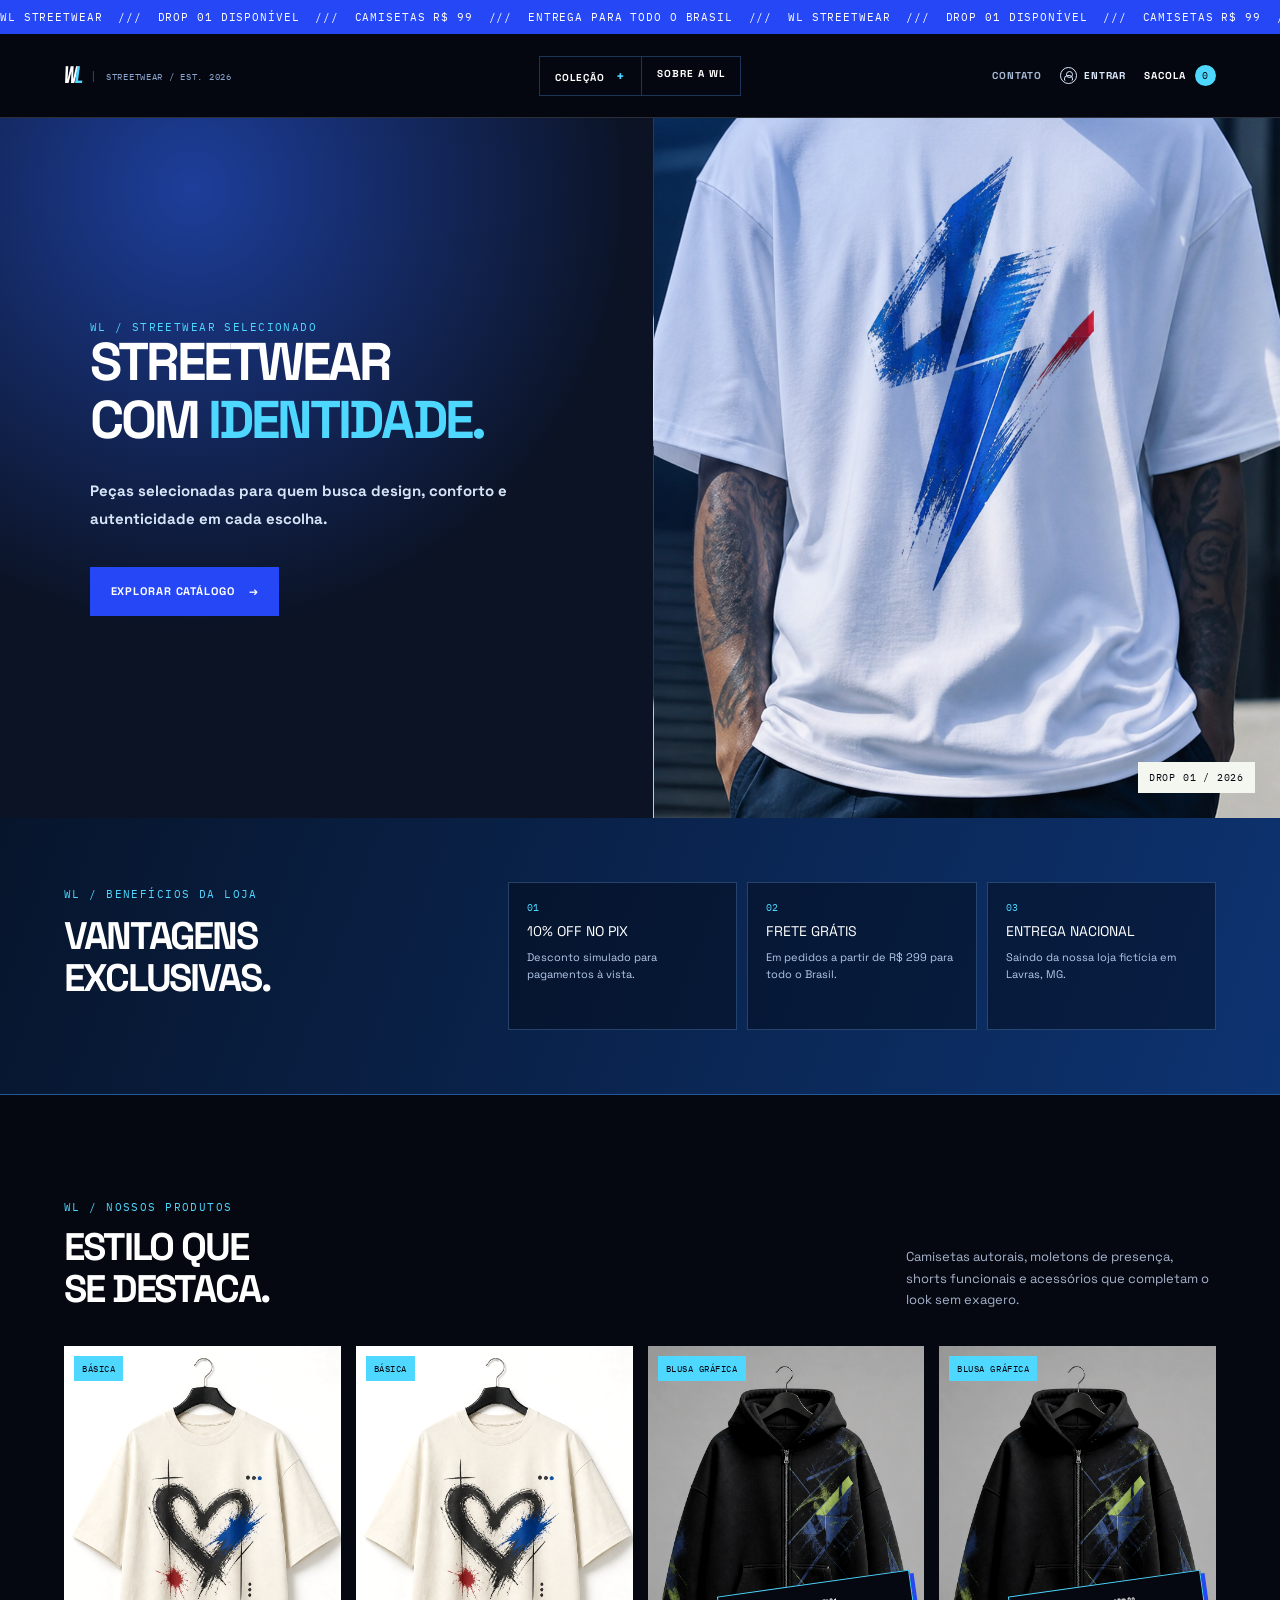
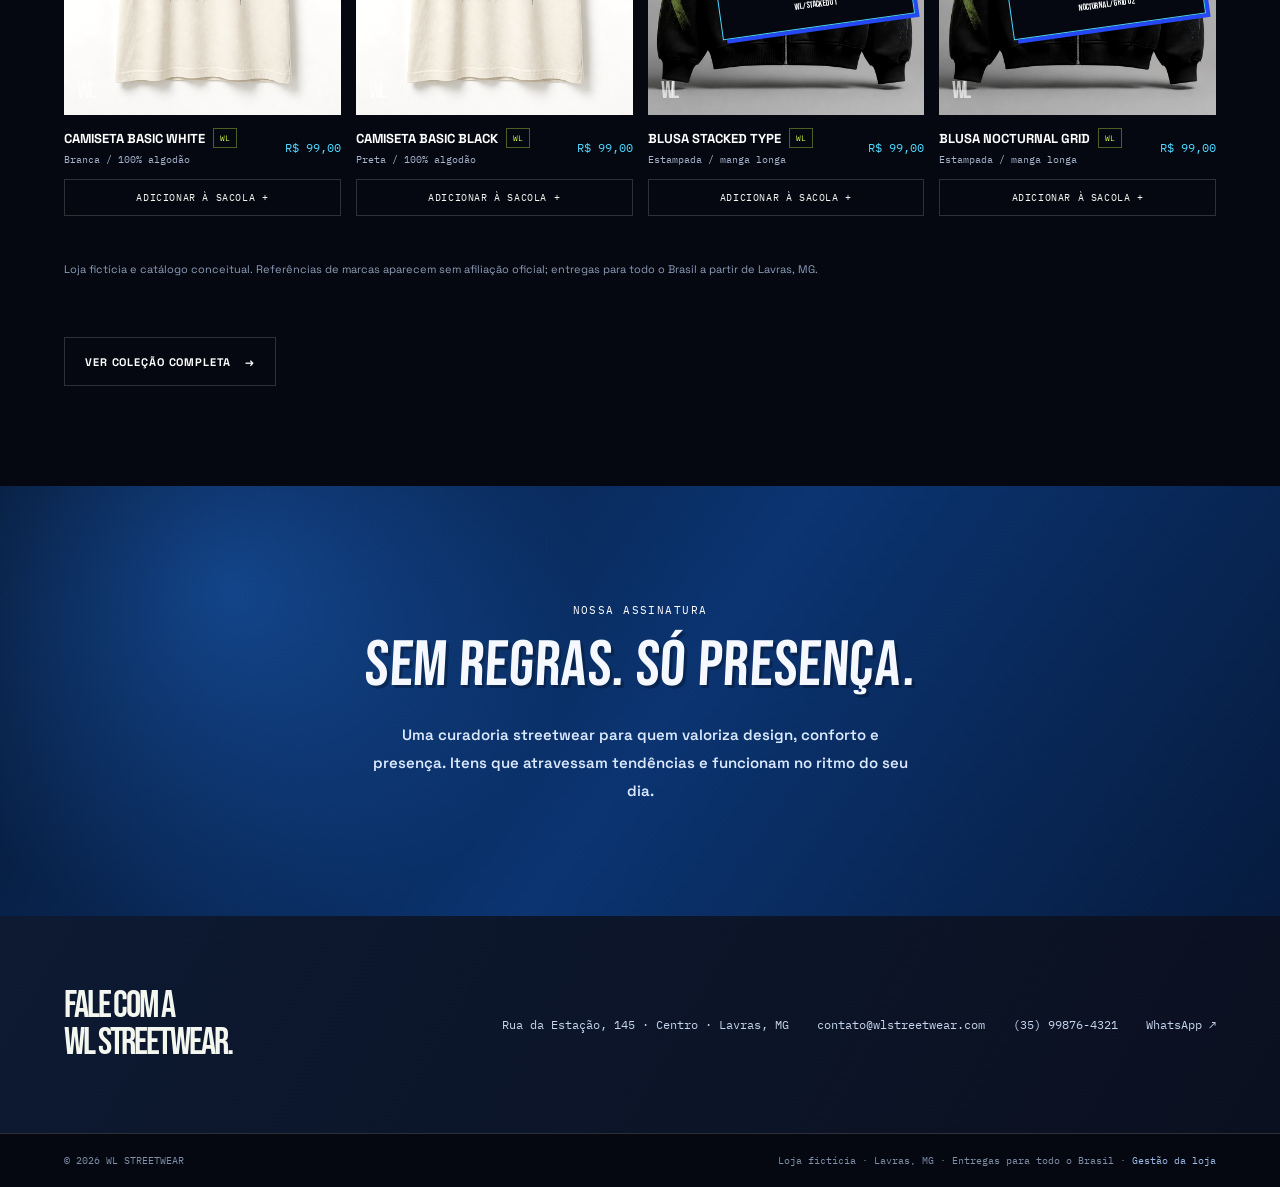
==== index.html @ 4a14760a "Publica loja WL Streetwear" ====
<!doctype html>
<html lang="pt-BR">
<head>
  <meta charset="UTF-8">
  <meta name="viewport" content="width=device-width, initial-scale=1.0">
  <meta name="theme-color" content="#05070e">
  <title>WL Streetwear — Drop 01</title>
  <link rel="preconnect" href="https://fonts.googleapis.com">
  <link rel="preconnect" href="https://fonts.gstatic.com" crossorigin>
  <link href="https://fonts.googleapis.com/css2?family=Bebas+Neue&family=IBM+Plex+Mono:wght@400;500;600&family=Space+Grotesk:wght@400;500;600;700&display=swap" rel="stylesheet">
  <link rel="stylesheet" href="assets/styles.css?v=20260810o">
</head>
<body>
  <div class="ticker" aria-hidden="true"><div class="ticker-track">WL STREETWEAR &nbsp;///&nbsp; DROP 01 DISPONÍVEL &nbsp;///&nbsp; CAMISETAS R$ 99 &nbsp;///&nbsp; ENTREGA PARA TODO O BRASIL &nbsp;///&nbsp; WL STREETWEAR &nbsp;///&nbsp; DROP 01 DISPONÍVEL &nbsp;///&nbsp; CAMISETAS R$ 99 &nbsp;///&nbsp; ENTREGA PARA TODO O BRASIL &nbsp;///&nbsp;</div></div>
  <nav class="editorial-nav">
    <a class="logo" href="index.html" aria-label="WL Streetwear">W<span>L</span><small>STREETWEAR / EST. 2026</small></a>
    <div class="nav-links"><div class="collection-menu"><button class="collection-toggle" type="button" data-collection-toggle aria-expanded="false">Coleção <span>+</span></button><div class="collection-dropdown"><a href="colecao.html">Ver coleção</a><a href="colecao.html?categoria=camisetas">Camisetas</a><a href="colecao.html?categoria=blusas">Moletons</a><a href="colecao.html?categoria=shorts">Shorts</a><a href="colecao.html?categoria=bones">Bonés</a><a href="colecao.html?categoria=oculos">Óculos</a></div></div><a href="#manifesto">Sobre a WL</a></div>
    <div class="nav-actions"><a class="nav-contact" href="#contato">Contato</a><button class="account-trigger" type="button" data-open-account aria-label="Entrar na sua conta"><span class="account-symbol" aria-hidden="true"></span><span data-account-label>Entrar</span></button><button class="cart-trigger" type="button" data-open-cart>Sacola <span id="cartCount">0</span></button></div>
  </nav>
  <main>
    <section class="hero">
      <div class="hero-copy"><span class="label">WL / streetwear selecionado</span><h1>Streetwear<br>com <em>identidade.</em></h1><p>Peças selecionadas para quem busca design, conforto e autenticidade em cada escolha.</p><a class="button" href="colecao.html">Explorar catálogo <span>→</span></a></div>
      <div class="hero-visual" role="img" aria-label="Camiseta streetwear em destaque"></div>
    </section>
    <section class="promo-section" aria-labelledby="promocoes"><div><span class="label">WL / benefícios da loja</span><h2 id="promocoes">Vantagens<br>exclusivas.</h2></div><div class="promo-grid"><article><span>01</span><strong>10% OFF no PIX</strong><p>Desconto simulado para pagamentos à vista.</p></article><article><span>02</span><strong>Frete grátis</strong><p>Em pedidos a partir de R$ 299 para todo o Brasil.</p></article><article><span>03</span><strong>Entrega nacional</strong><p>Saindo da nossa loja fictícia em Lavras, MG.</p></article></div></section>
    <section class="section">
      <div class="section-heading"><div><span class="label">WL / nossos produtos</span><h2>Estilo que<br>se destaca.</h2></div><p class="section-copy">Camisetas autorais, moletons de presença, shorts funcionais e acessórios que completam o look sem exagero.</p></div>
      <div class="product-grid" data-product-grid data-limit="8"></div>
      <p class="catalog-disclaimer">Loja fictícia e catálogo conceitual. Referências de marcas aparecem sem afiliação oficial; entregas para todo o Brasil a partir de Lavras, MG.</p>
      <a class="button outline section-link" href="colecao.html">Ver coleção completa <span>→</span></a>
    </section>
    <section class="statement" id="manifesto"><div class="statement-inner"><span class="label" style="color:white">Nossa assinatura</span><h2>Sem regras. Só presença.</h2><p>Uma curadoria streetwear para quem valoriza design, conforto e presença. Itens que atravessam tendências e funcionam no ritmo do seu dia.</p></div></section>
    <section class="contact" id="contato"><h3>Fale com a<br>WL Streetwear.</h3><div class="contact-details"><span>Rua da Estação, 145 · Centro · Lavras, MG</span><a href="mailto:contato@wlstreetwear.com">contato@wlstreetwear.com</a><a href="tel:+5535998764321">(35) 99876-4321</a><a href="https://wa.me/5535998764321" target="_blank" rel="noopener">WhatsApp ↗</a></div></section>
  </main>
  <footer><span>© 2026 WL STREETWEAR</span><span>Loja fictícia · Lavras, MG · Entregas para todo o Brasil · <a href="admin.html">Gestão da loja</a></span></footer>

  <section class="drawer" id="cartDrawer" aria-hidden="true"><div class="backdrop" data-close-cart></div><aside class="cart-panel" role="dialog" aria-modal="true" aria-label="Sua sacola"><div class="panel-heading"><h3>Sua sacola</h3><button class="icon-button" type="button" data-close-cart aria-label="Fechar sacola">×</button></div><div class="cart-items" data-cart-items><p class="empty-cart">Sua sacola está vazia.</p></div><div class="cart-total"><span>Total</span><strong data-cart-total>R$ 0,00</strong></div><button class="button" type="button" data-open-checkout>Ir para checkout <span>→</span></button></aside></section>
  <section class="checkout-modal" id="checkoutModal" aria-hidden="true"><div class="backdrop" data-close-checkout></div><div class="checkout-box" role="dialog" aria-modal="true" aria-label="Checkout"><div class="panel-heading"><h3>Checkout</h3><button class="icon-button" type="button" data-close-checkout aria-label="Fechar checkout">×</button></div><div class="checkout-summary" id="checkoutSummary">Seu pedido aparecerá aqui.</div><form id="checkoutForm"><div class="form-grid"><div class="field full"><label for="name">Nome completo</label><input id="name" required placeholder="Seu nome"></div><div class="field full"><label for="email">E-mail</label><input id="email" type="email" required placeholder="voce@email.com"></div><div class="field full"><label for="address">Endereço de entrega</label><input id="address" required placeholder="Rua, número e bairro"></div><div class="field"><label for="city">Cidade</label><input id="city" required placeholder="São Paulo"></div><div class="field"><label for="zip">CEP</label><input id="zip" required inputmode="numeric" placeholder="00000-000"></div></div><p class="payment-title">Forma de pagamento</p><div class="payment-options"><label class="payment-option"><input type="radio" name="payment" value="Pix" checked>PIX (simulado)</label><label class="payment-option"><input type="radio" name="payment" value="Cartão">Cartão (simulado)</label></div><div class="checkout-actions"><button class="button" type="submit">Pagar agora <span>→</span></button><button class="button outline" type="button" data-send-whatsapp>WhatsApp ↗</button></div><p class="checkout-note">Checkout de demonstração: nenhum pagamento é processado. O botão WhatsApp abre uma mensagem com seu pedido para o número fictício da loja.</p></form></div></section>
  <script src="assets/shop.js?v=20260810k"></script>
</body>
</html>
---- assets/styles.css ----
:root {
  --black: #050811;
  --night: #0b1325;
  --blue: #2547f5;
  --electric: #4ed8ff;
  --acid: #d5ff47;
  --paper: #f4f7f0;
  --muted: #a6b4cc;
  --surface: #101d34;
  --line: rgba(255, 255, 255, .16);
  --font-display: "Bebas Neue", Impact, sans-serif;
  --font-body: "Space Grotesk", Arial, sans-serif;
  --font-mono: "IBM Plex Mono", monospace;
}

* { box-sizing: border-box; }
html { scroll-behavior: smooth; }
body { min-width: 320px; margin: 0; background: var(--black); color: var(--paper); font-family: var(--font-body); }
body.modal-open { overflow: hidden; }
button, input { font: inherit; }
a { color: inherit; }

.ticker { overflow: hidden; background: var(--blue); color: white; white-space: nowrap; font: 11px var(--font-mono); letter-spacing: .08em; padding: 10px 0; }
.ticker-track { display: inline-block; animation: ticker 22s linear infinite; }
@keyframes ticker { to { transform: translateX(-50%); } }

nav { height: 84px; padding: 0 clamp(20px, 5vw, 78px); display: grid; grid-template-columns: 1fr auto 1fr; align-items: center; border-bottom: 1px solid var(--line); background: rgba(5, 8, 17, .92); position: sticky; top: 0; z-index: 10; backdrop-filter: blur(12px); }
.logo { display: inline-flex; align-items: center; width: fit-content; color: white; font: 24px/1 var(--font-display); letter-spacing: -.08em; text-decoration: none; transform: skew(-8deg); }
.logo span { color: var(--electric); }
.logo small { margin-left: 12px; padding-left: 12px; color: #8ca7cf; border-left: 1px solid #29446f; font: 9px var(--font-mono); letter-spacing: .08em; transform: skew(8deg); }
.nav-links { display: flex; gap: 0; border: 1px solid #1d3558; }
.nav-links a, .cart-trigger, .nav-contact { color: white; font-size: 10px; text-transform: uppercase; letter-spacing: .1em; font-weight: 700; text-decoration: none; }
.nav-links a { padding: 10px 15px; border-right: 1px solid #1d3558; }
.nav-links a:last-child { border-right: 0; }
.nav-links a:hover, .nav-contact:hover { color: var(--electric); }
.collection-menu { position: relative; }
.collection-toggle { height: 100%; padding: 10px 15px; color: white; background: transparent; border: 0; border-right: 1px solid #1d3558; cursor: pointer; font: 10px var(--font-body); font-weight: 700; text-transform: uppercase; letter-spacing: .1em; }
.collection-toggle span { margin-left: 7px; color: var(--electric); font-size: 14px; transition: transform .2s ease; }
.collection-menu.is-open .collection-toggle { color: var(--electric); background: #0d2347; }
.collection-menu.is-open .collection-toggle span { transform: rotate(45deg); display: inline-block; }
.collection-dropdown { position: absolute; top: calc(100% + 10px); left: -1px; width: 185px; padding: 7px; display: grid; opacity: 0; pointer-events: none; transform: translateY(-6px); background: #081426; border: 1px solid #2a5e9f; box-shadow: 10px 10px 0 rgba(0, 0, 0, .22); transition: opacity .18s ease, transform .18s ease; }
.collection-menu.is-open .collection-dropdown { opacity: 1; pointer-events: auto; transform: translateY(0); }
.collection-dropdown a { padding: 11px 12px; border: 0; color: #dbe9ff; font: 10px var(--font-mono); text-transform: uppercase; letter-spacing: .07em; }
.collection-dropdown a:first-child { color: white; background: var(--blue); }
.collection-dropdown a:hover { color: white; background: #123b76; }
.nav-actions { justify-self: end; display: flex; align-items: center; gap: 18px; }
.nav-contact { color: #a8bcd7; }
.account-trigger { display: inline-flex; align-items: center; gap: 7px; padding: 0; color: #dceaff; background: transparent; border: 0; cursor: pointer; font: 10px var(--font-body); font-weight: 700; text-transform: uppercase; letter-spacing: .08em; }
.account-trigger:hover { color: var(--electric); }
.account-symbol { position: relative; width: 17px; height: 17px; display: inline-block; border: 1px solid currentColor; border-radius: 50%; }
.account-symbol::before { content: ""; position: absolute; top: 3px; left: 5px; width: 5px; height: 5px; border: 1px solid currentColor; border-radius: 50%; }
.account-symbol::after { content: ""; position: absolute; right: 3px; bottom: 2px; left: 3px; height: 5px; border: 1px solid currentColor; border-radius: 7px 7px 3px 3px; border-bottom: 0; }
.cart-trigger { padding: 0; background: transparent; border: 0; cursor: pointer; display: flex; align-items: center; gap: 9px; }
#cartCount { width: 21px; height: 21px; display: grid; place-items: center; border-radius: 50%; color: var(--black); background: var(--electric); font: 10px var(--font-mono); }

.label { color: var(--electric); font: 11px var(--font-mono); text-transform: uppercase; letter-spacing: .13em; }
h1, h2, h3, p { margin-top: 0; }
h1, h2 { color: white; font-family: var(--font-body); text-transform: uppercase; letter-spacing: -.055em; font-weight: 700; }
h1 { margin-bottom: 28px; font-size: clamp(32px, 4.15vw, 60px); line-height: 1.08; letter-spacing: -.055em; }
h2 { margin: 10px 0 0; font-size: clamp(26px, 3vw, 42px); line-height: 1.1; letter-spacing: -.055em; }
.button { min-height: 49px; width: fit-content; display: inline-flex; align-items: center; justify-content: center; gap: 14px; padding: 0 20px; color: white; background: var(--blue); border: 1px solid var(--blue); text-decoration: none; text-transform: uppercase; font-size: 11px; font-weight: 800; letter-spacing: .08em; cursor: pointer; transition: .2s ease; }
.button:hover { background: var(--electric); border-color: var(--electric); color: var(--black); transform: translateY(-2px); }
.button.outline { background: transparent; border-color: var(--line); }
.button.outline:hover { border-color: var(--electric); background: var(--electric); }

.hero { min-height: min(700px, calc(100vh - 116px)); display: grid; grid-template-columns: 1.02fr .98fr; overflow: hidden; position: relative; background: radial-gradient(circle at 15% 10%, #1d3e9a 0, transparent 35%), var(--night); }
.hero-copy { position: relative; z-index: 1; padding: clamp(64px, 10vw, 142px) clamp(23px, 7vw, 110px); display: flex; flex-direction: column; justify-content: center; }
.hero h1 em { color: var(--electric); font-style: normal; }
.hero p { max-width: 460px; margin: 0 0 34px; color: #d8e5f8; font-family: var(--font-body); font-size: 15px; font-weight: 700; line-height: 1.85; }
.hero-visual { position: relative; min-height: 440px; border-left: 1px solid var(--line); background: linear-gradient(135deg, rgba(7, 92, 255, .22), transparent 58%), url("/assets/images/hero-graphic-tee.png") center/cover; }
.hero-visual::after { content: "DROP 01 / 2026"; position: absolute; right: 25px; bottom: 25px; padding: 9px 11px; background: var(--paper); color: var(--black); font: 10px var(--font-mono); letter-spacing: .08em; }

.section { padding: 100px clamp(20px, 5vw, 78px); }
.section-heading { display: flex; justify-content: space-between; gap: 25px; align-items: flex-end; margin-bottom: 36px; }
.section-copy { max-width: 310px; margin: 0; color: var(--muted); font-size: 13px; line-height: 1.65; }
.product-grid { display: grid; grid-template-columns: repeat(4, 1fr); gap: 15px; }
.product { min-width: 0; }
.product-image { position: relative; display: block; aspect-ratio: .75; overflow: hidden; background: #132344; }
.product-image::after { content: "WL"; position: absolute; left: 13px; bottom: 10px; color: rgba(255,255,255,.65); font: 24px var(--font-display); letter-spacing: -.1em; mix-blend-mode: screen; }
.product-image img { width: 100%; height: 100%; object-fit: cover; display: block; filter: saturate(.75) contrast(1.12); transition: transform .4s ease, filter .3s ease; }
.product-short-high-tech .product-image img { object-fit: contain; padding: 20px; background: #edf0f4; }
.product:hover img { transform: scale(1.045); filter: saturate(1) contrast(1.1); }
.badge { position: absolute; z-index: 1; top: 10px; left: 10px; padding: 7px 8px; color: var(--black); background: var(--electric); font: 9px var(--font-mono); letter-spacing: .06em; }
.shirt-graphic, .garment-print { position: absolute; z-index: 2; display: grid; place-items: center; padding: 7px 9px; color: white; background: var(--black); border: 1px solid var(--electric); box-shadow: 4px 4px 0 var(--blue); font: 9px/.95 var(--font-display); text-align: center; text-transform: uppercase; letter-spacing: -.03em; transform: rotate(-8deg); }
.shirt-graphic { right: 12px; bottom: 24%; width: 70%; min-height: 44px; }
.garment-print { right: 9%; bottom: 22%; width: 72%; min-height: 54px; font-size: 13px; }
.shirt-graphic.is-hidden, .garment-print.is-hidden { display: none; }
.product-info { padding: 13px 0 3px; display: grid; grid-template-columns: 1fr auto; gap: 5px; }
.product-name-line { display: flex; align-items: center; gap: 8px; min-width: 0; }
.brand-pill { width: fit-content; max-width: 110px; overflow: hidden; color: var(--acid); border: 1px solid rgba(213,255,71,.35); padding: 4px 6px; font: 8px var(--font-mono); text-overflow: ellipsis; white-space: nowrap; text-transform: uppercase; }
.product-name { color: white; font-size: 13px; font-weight: 800; text-decoration: none; text-transform: uppercase; }
.product-name:hover { color: var(--electric); }
.product-description { grid-column: 1; color: var(--muted); font: 10px var(--font-mono); }
.price { grid-column: 2; grid-row: 1 / span 2; color: var(--electric); font: 12px var(--font-mono); align-self: center; }
.product-add { grid-column: 1/-1; margin-top: 8px; padding: 11px 8px; width: 100%; color: var(--paper); background: transparent; border: 1px solid var(--line); text-transform: uppercase; cursor: pointer; font: 10px var(--font-mono); letter-spacing: .06em; transition: .2s; }
.product-add:hover { background: var(--blue); border-color: var(--blue); }
.section-link { margin-top: 28px; }
.promo-section { display: grid; grid-template-columns: minmax(210px, .72fr) 1.28fr; gap: 46px; padding: 64px clamp(20px, 5vw, 78px); background: linear-gradient(110deg, #07152c, #0d3371); border-bottom: 1px solid #24589c; }
.promo-section h2 { margin: 12px 0 0; }
.promo-grid { display: grid; grid-template-columns: repeat(3, 1fr); gap: 10px; }
.promo-grid article { min-height: 148px; display: grid; align-content: start; gap: 10px; padding: 18px; background: rgba(3, 10, 24, .5); border: 1px solid rgba(120, 180, 255, .28); }
.promo-grid span { color: var(--electric); font: 10px var(--font-mono); }
.promo-grid strong { color: white; font: 14px var(--font-body); text-transform: uppercase; line-height: 1.1; }
.promo-grid p { margin: 0; color: #b4c9e8; font-size: 11px; line-height: 1.55; }
.catalog-toolbar { display: flex; justify-content: space-between; align-items: center; gap: 20px; margin: 18px 0 30px; padding: 15px 0; border-top: 1px solid var(--line); border-bottom: 1px solid var(--line); }
.catalog-filters { display: flex; flex-wrap: wrap; gap: 7px; }
.shipping-calculator { display: grid; grid-template-columns: 1fr auto; gap: 10px 16px; align-items: end; margin: 17px 0; padding: 13px; border: 1px solid var(--line); background: rgba(18, 39, 76, .42); }
.shipping-calculator .payment-title { margin: 0 0 6px; }
.shipping-copy, .shipping-result { margin: 0; color: var(--muted); font-size: 11px; line-height: 1.5; }
.shipping-result { grid-column: 1 / -1; color: #cbe0ff; }
.shipping-button { padding: 12px 14px; white-space: nowrap; }
@media (max-width: 720px) { .shipping-calculator { grid-template-columns: 1fr; } .shipping-button { width: 100%; } }
.filter-chip { padding: 9px 13px; color: #d8e2f4; background: transparent; border: 1px solid var(--line); cursor: pointer; font: 10px var(--font-mono); text-transform: uppercase; letter-spacing: .06em; }
.filter-chip:hover, .filter-chip.active { color: var(--black); background: var(--acid); border-color: var(--acid); }
.catalog-note { margin: 0; color: var(--muted); font: 10px var(--font-mono); text-align: right; }
.catalog-disclaimer { clear: both; margin: 42px 0 30px; color: #8e9db7; font-size: 11px; line-height: 1.6; }
.catalog-empty { margin: 0; color: var(--muted); font-size: 14px; }

.statement { min-height: 430px; position: relative; display: grid; place-items: center; padding: 75px 22px; overflow: hidden; text-align: center; background: radial-gradient(circle at 18% 24%, rgba(37, 126, 245, .38), transparent 32%), linear-gradient(125deg, #061630 0%, #0b3471 52%, #061b3e 100%); }
.statement::before, .statement::after { content: ""; position: absolute; }
.statement-inner { z-index: 1; max-width: 780px; }
.statement h2 { margin: 18px auto 26px; color: #f5f9ff; font-family: var(--font-display); font-size: clamp(42px, 5vw, 68px); line-height: .92; font-weight: 400; letter-spacing: .01em; text-shadow: 3px 3px 0 rgba(4, 15, 36, .38); transform: skew(-3deg); }
.statement p { max-width: 540px; margin: auto; color: #dbe9ff; font-family: var(--font-body); font-size: 15px; font-weight: 600; line-height: 1.85; }

.page-hero { padding: clamp(70px, 12vw, 150px) clamp(20px, 5vw, 78px) 74px; position: relative; overflow: hidden; background: radial-gradient(circle at 88% 8%, rgba(43, 126, 255, .42) 0, transparent 38%), linear-gradient(135deg, #07142b 0%, #0b2044 58%, #07142b 100%); border-bottom: 1px solid #224b80; }
.page-hero::after { content: "WL"; position: absolute; right: -5px; bottom: -42px; color: rgba(91, 163, 255, .08); font: clamp(130px, 22vw, 330px)/.75 var(--font-display); letter-spacing: -.1em; }
.page-hero h1 { position: relative; z-index: 1; max-width: 720px; margin: 17px 0 0; }
.page-hero p { position: relative; z-index: 1; max-width: 445px; margin: 25px 0 0; color: var(--muted); font-size: 14px; line-height: 1.7; }

.product-page { padding: clamp(35px, 6vw, 80px) clamp(20px, 5vw, 78px) 100px; display: grid; grid-template-columns: minmax(280px, 1.06fr) minmax(290px, .94fr); gap: clamp(30px, 7vw, 110px); }
.product-gallery { position: sticky; top: 104px; align-self: start; }
.product-main-image { position: relative; aspect-ratio: .82; overflow: hidden; background: #132344; }
.product-main-image img { width: 100%; height: 100%; object-fit: cover; filter: saturate(.78) contrast(1.1); }
.product-main-image::after { content: "WL STREETWEAR"; position: absolute; left: 14px; bottom: 13px; padding: 8px 9px; color: var(--paper); background: rgba(5,7,14,.75); font: 9px var(--font-mono); letter-spacing: .08em; }
.product-details { padding-top: 5px; }
.breadcrumb { display: flex; gap: 9px; margin-bottom: 25px; color: var(--muted); font: 10px var(--font-mono); text-transform: uppercase; }
.breadcrumb a { text-decoration: none; }.breadcrumb a:hover { color: var(--electric); }
.product-details h1 { margin: 13px 0 18px; font-size: clamp(39px, 5.5vw, 70px); }
.product-price { margin-bottom: 25px; color: var(--electric); font: 18px var(--font-mono); }
.product-copy { max-width: 490px; color: #c8d4e9; font-size: 14px; line-height: 1.75; }
.size-title, .spec-title { margin: 29px 0 10px; color: #c8d4e9; font: 10px var(--font-mono); text-transform: uppercase; letter-spacing: .08em; }
.sizes { display: flex; gap: 8px; }
.size-button { width: 45px; height: 42px; color: white; background: transparent; border: 1px solid var(--line); cursor: pointer; font: 11px var(--font-mono); }
.size-button:hover, .size-button.active { background: var(--blue); border-color: var(--blue); }
.add-product { width: 100%; margin-top: 25px; }
.shipping-note { margin: 14px 0 0; color: var(--muted); font-size: 10px; line-height: 1.6; }
.spec-list { margin: 0; border-top: 1px solid var(--line); }
.spec-row { display: grid; grid-template-columns: 118px 1fr; gap: 15px; padding: 13px 0; border-bottom: 1px solid var(--line); }
.spec-row dt { color: var(--electric); font: 10px var(--font-mono); text-transform: uppercase; }.spec-row dd { margin: 0; color: #d5e0f4; font-size: 12px; line-height: 1.5; }
.product-back { margin-top: 30px; color: var(--electric); font: 11px var(--font-mono); text-decoration: none; }

.contact { padding: 72px clamp(20px, 5vw, 78px); display: grid; grid-template-columns: 1fr auto; align-items: center; gap: 30px; background: linear-gradient(120deg, #0d1a32, #0b1020); }
.contact h3 { margin: 0; font: clamp(25px, 3vw, 40px)/.95 var(--font-display); letter-spacing: -.055em; text-transform: uppercase; }
.contact-details { display: flex; flex-wrap: wrap; justify-content: flex-end; gap: 16px 28px; color: #c5d5ee; font: 12px var(--font-mono); }
.contact-details a { text-decoration: none; }.contact-details a:hover { color: var(--electric); }
footer { display: flex; justify-content: space-between; gap: 25px; padding: 20px clamp(20px, 5vw, 78px); border-top: 1px solid var(--line); color: #7f8fa8; font: 10px var(--font-mono); }
footer a { color: #9dbbe7; text-decoration: none; } footer a:hover { color: var(--electric); }

.drawer, .checkout-modal { position: fixed; z-index: 30; inset: 0; visibility: hidden; pointer-events: none; transition: visibility .25s; }
.drawer.is-open, .checkout-modal.is-open { visibility: visible; pointer-events: auto; }
.backdrop { position: absolute; inset: 0; background: rgba(0, 0, 0, .65); opacity: 0; transition: opacity .25s; }
.drawer.is-open .backdrop, .checkout-modal.is-open .backdrop { opacity: 1; }
.cart-panel { position: absolute; top: 0; right: 0; width: min(420px, 100%); height: 100%; padding: 27px; display: flex; flex-direction: column; background: #0c1629; transform: translateX(100%); transition: transform .3s ease; }
.drawer.is-open .cart-panel { transform: none; }
.panel-heading { display: flex; justify-content: space-between; align-items: center; padding-bottom: 20px; border-bottom: 1px solid var(--line); }
.panel-heading h3 { margin: 0; font: 26px var(--font-display); text-transform: uppercase; letter-spacing: -.05em; }
.icon-button { width: 34px; height: 34px; color: white; background: transparent; border: 1px solid var(--line); cursor: pointer; font-size: 22px; line-height: 1; }
.cart-items { flex: 1; overflow: auto; padding: 9px 0; }
.empty-cart { color: var(--muted); padding-top: 16px; font-size: 13px; }
.cart-item { display: grid; grid-template-columns: 1fr auto; gap: 5px; padding: 15px 0; border-bottom: 1px solid var(--line); }
.cart-item-name { color: white; font-size: 12px; font-weight: 800; text-transform: uppercase; }.cart-item-quantity { color: var(--muted); font: 10px var(--font-mono); }
.cart-item-price { color: var(--electric); font: 11px var(--font-mono); }
.remove { grid-column: 1; width: fit-content; padding: 0; color: #ff8794; background: transparent; border: 0; cursor: pointer; font: 10px var(--font-mono); text-decoration: underline; }
.cart-total { display: flex; justify-content: space-between; padding: 19px 0; border-top: 1px solid var(--line); font: 13px var(--font-mono); }.cart-total strong { color: var(--electric); }
.cart-panel .button { width: 100%; }
.checkout-modal { display: grid; place-items: center; padding: 18px; overflow: auto; }
.checkout-box { position: relative; z-index: 1; width: min(570px, 100%); margin: auto; padding: 30px; color: var(--paper); background: #0c1629; transform: translateY(18px); transition: transform .25s ease; }
.checkout-modal.is-open .checkout-box { transform: none; }.checkout-box .panel-heading { margin-bottom: 22px; }
.checkout-summary { white-space: pre-line; padding: 15px; margin-bottom: 20px; background: #142443; font: 11px/1.7 var(--font-mono); }
.form-grid { display: grid; grid-template-columns: 1fr 1fr; gap: 13px; }.field { display: grid; gap: 7px; }.field.full { grid-column: 1/-1; }
.field label { color: #b9c9e2; font: 10px var(--font-mono); text-transform: uppercase; letter-spacing: .07em; }
.field input { width: 100%; height: 43px; padding: 0 11px; color: white; border: 1px solid var(--line); outline: none; background: #07101e; font-size: 13px; }.field input:focus { border-color: var(--electric); }
.payment-title { margin: 25px 0 11px; font: 11px var(--font-mono); text-transform: uppercase; color: #b9c9e2; }.payment-options { display: grid; grid-template-columns: 1fr 1fr; gap: 10px; margin-bottom: 20px; }
.payment-option { position: relative; padding: 14px; border: 1px solid var(--line); cursor: pointer; font-size: 12px; font-weight: 700; }.payment-option input { appearance: none; position: absolute; inset: 0; cursor: pointer; }.payment-option:has(input:checked) { border-color: var(--electric); background: rgba(68,167,255,.12); }
.checkout-actions { display: grid; grid-template-columns: 1fr 1fr; gap: 10px; }.checkout-actions .button { width: 100%; }.checkout-note { margin: 15px 0 0; color: var(--muted); font-size: 10px; line-height: 1.5; }
.account-modal { position: fixed; inset: 0; z-index: 31; display: none; }.account-modal.is-open { display: block; }.account-box { position: absolute; top: 50%; left: 50%; width: min(500px, calc(100vw - 32px)); padding: 34px; transform: translate(-50%, -50%); background: linear-gradient(145deg, #0d1a30, #050811 72%); border: 1px solid #2f69bb; box-shadow: 18px 18px 0 rgba(0,0,0,.34); }.account-kicker { margin: 0 0 9px; color: var(--electric); font: 10px var(--font-mono); text-transform: uppercase; letter-spacing: .12em; }.account-box h3 { margin: 0; color: white; font: 38px/.95 var(--font-display); letter-spacing: .02em; text-transform: uppercase; }.account-copy { margin: 14px 0 24px; color: #bbcae2; font-size: 13px; line-height: 1.6; }.account-tabs { display: grid; grid-template-columns: 1fr 1fr; margin-bottom: 22px; border-bottom: 1px solid var(--line); }.account-tab { padding: 12px 7px; color: #9ab0d1; background: transparent; border: 0; border-bottom: 2px solid transparent; cursor: pointer; font: 10px var(--font-mono); font-weight: 700; text-transform: uppercase; letter-spacing: .08em; }.account-tab.active { color: white; border-color: var(--electric); }.account-form { display: grid; gap: 13px; }.account-form[hidden] { display: none; }.account-form label { display: grid; gap: 7px; color: #bdcce1; font: 10px var(--font-mono); text-transform: uppercase; letter-spacing: .06em; }.account-form input { width: 100%; min-height: 46px; padding: 0 13px; color: white; background: #07101e; border: 1px solid var(--line); outline: none; }.account-form input:focus { border-color: var(--electric); }.account-message { min-height: 19px; margin: 3px 0 0; color: #ff9ca8; font-size: 11px; }.account-message.success { color: var(--acid); }.account-legal { margin: 14px 0 0; color: #8294ae; font-size: 10px; line-height: 1.5; }.account-session { padding:22px; border:1px solid #2d5e9d; background:rgba(22,63,117,.22); }.account-session strong{display:block;margin:7px 0;color:white;font-size:20px}.account-session p{margin:0 0 20px;color:#b7c8df;font-size:12px}.account-logout{padding:0;border:0;background:transparent;color:var(--electric);font:10px var(--font-mono);text-decoration:underline;cursor:pointer;text-transform:uppercase}

@media (max-width: 780px) {
  nav { grid-template-columns: 1fr auto; }.nav-links, .nav-contact { display: none; }.logo small { display: none; }.hero { grid-template-columns: 1fr; }.hero-visual { border-left: 0; border-top: 1px solid var(--line); min-height: 390px; }.hero-copy { padding-top: 75px; padding-bottom: 72px; }.promo-section { grid-template-columns: 1fr; gap: 30px; }.promo-grid { grid-template-columns: 1fr; }.section { padding-top: 70px; padding-bottom: 70px; }.section-heading { align-items: start; flex-direction: column; }.product-grid { grid-template-columns: repeat(2, 1fr); gap: 12px; }.statement { min-height: 360px; }.contact { grid-template-columns: 1fr; }.contact-details { justify-content: flex-start; }.product-page { grid-template-columns: 1fr; }.product-gallery { position: static; }.product-main-image { aspect-ratio: .95; } footer { flex-direction: column; }
}
@media (max-width: 430px) { .checkout-box { padding: 21px; }.form-grid, .checkout-actions, .payment-options { grid-template-columns: 1fr; }.field.full { grid-column: auto; }.spec-row { grid-template-columns: 96px 1fr; gap: 10px; } }
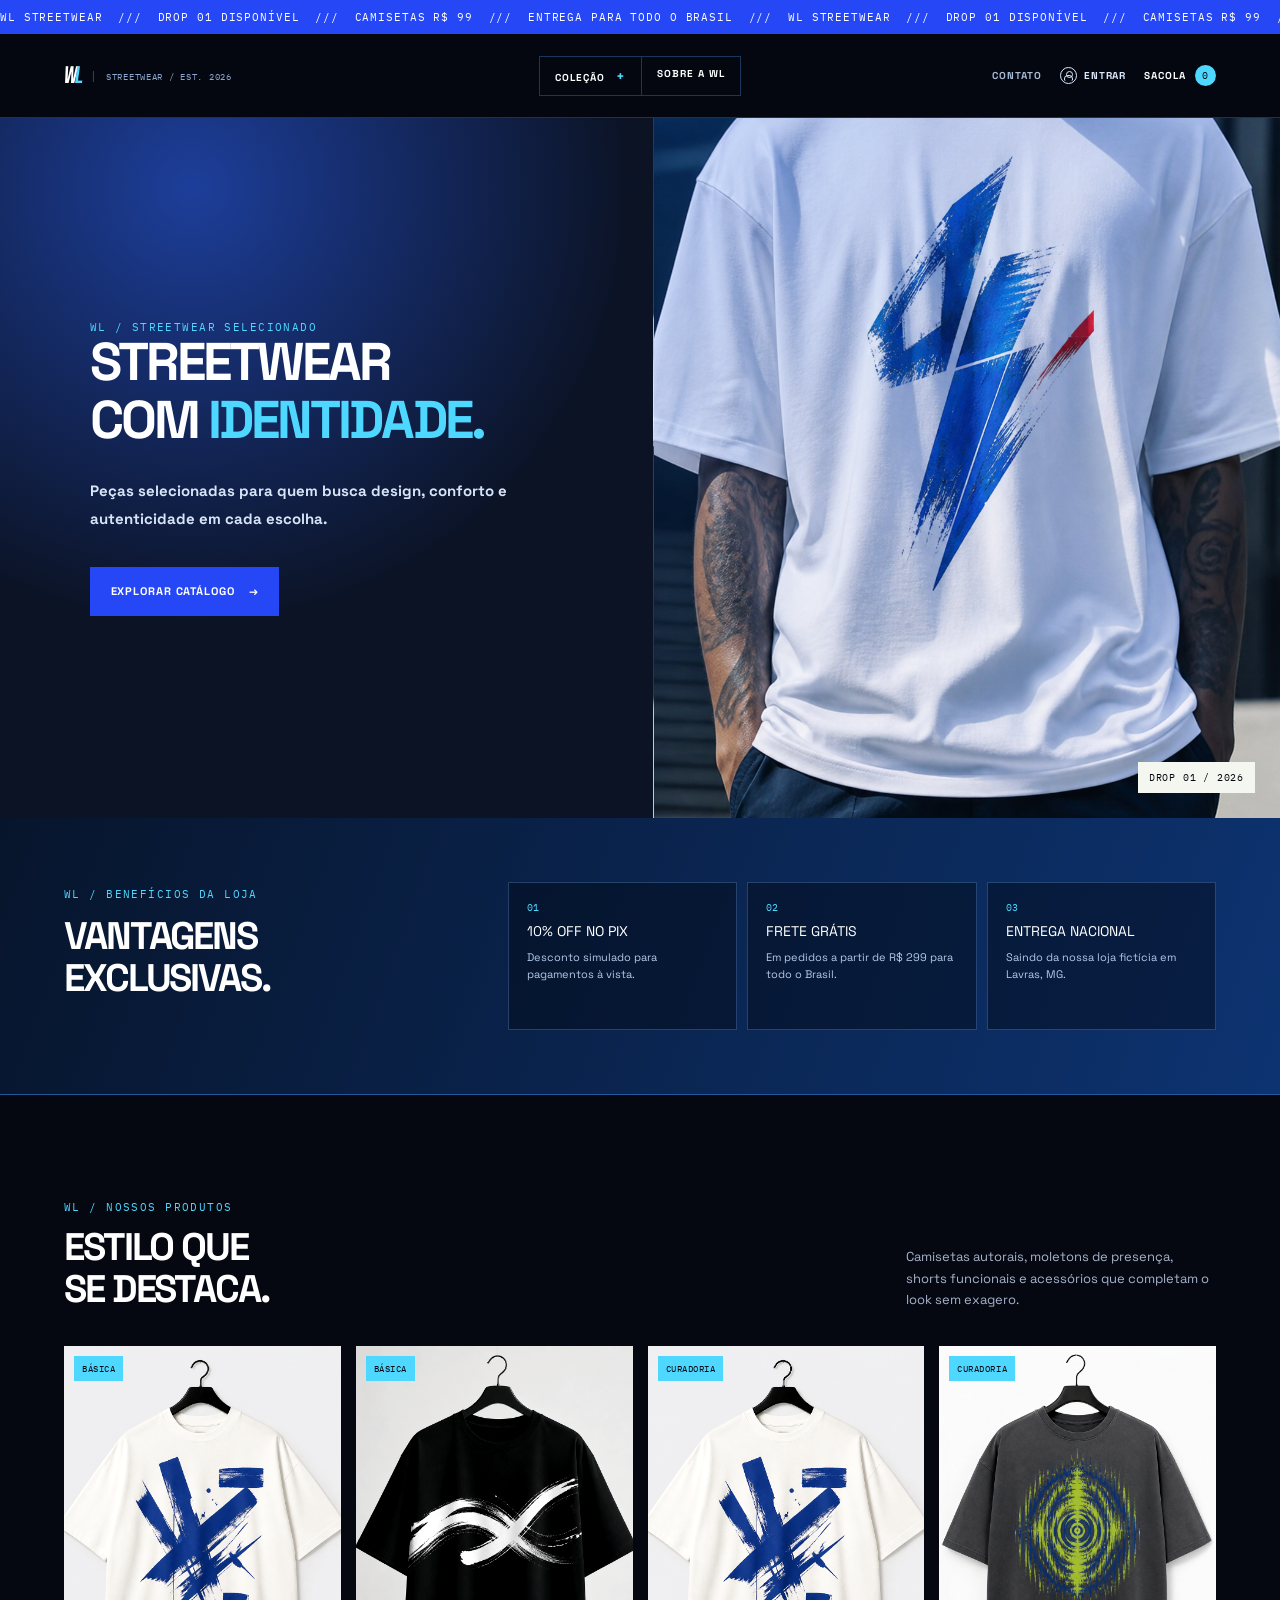
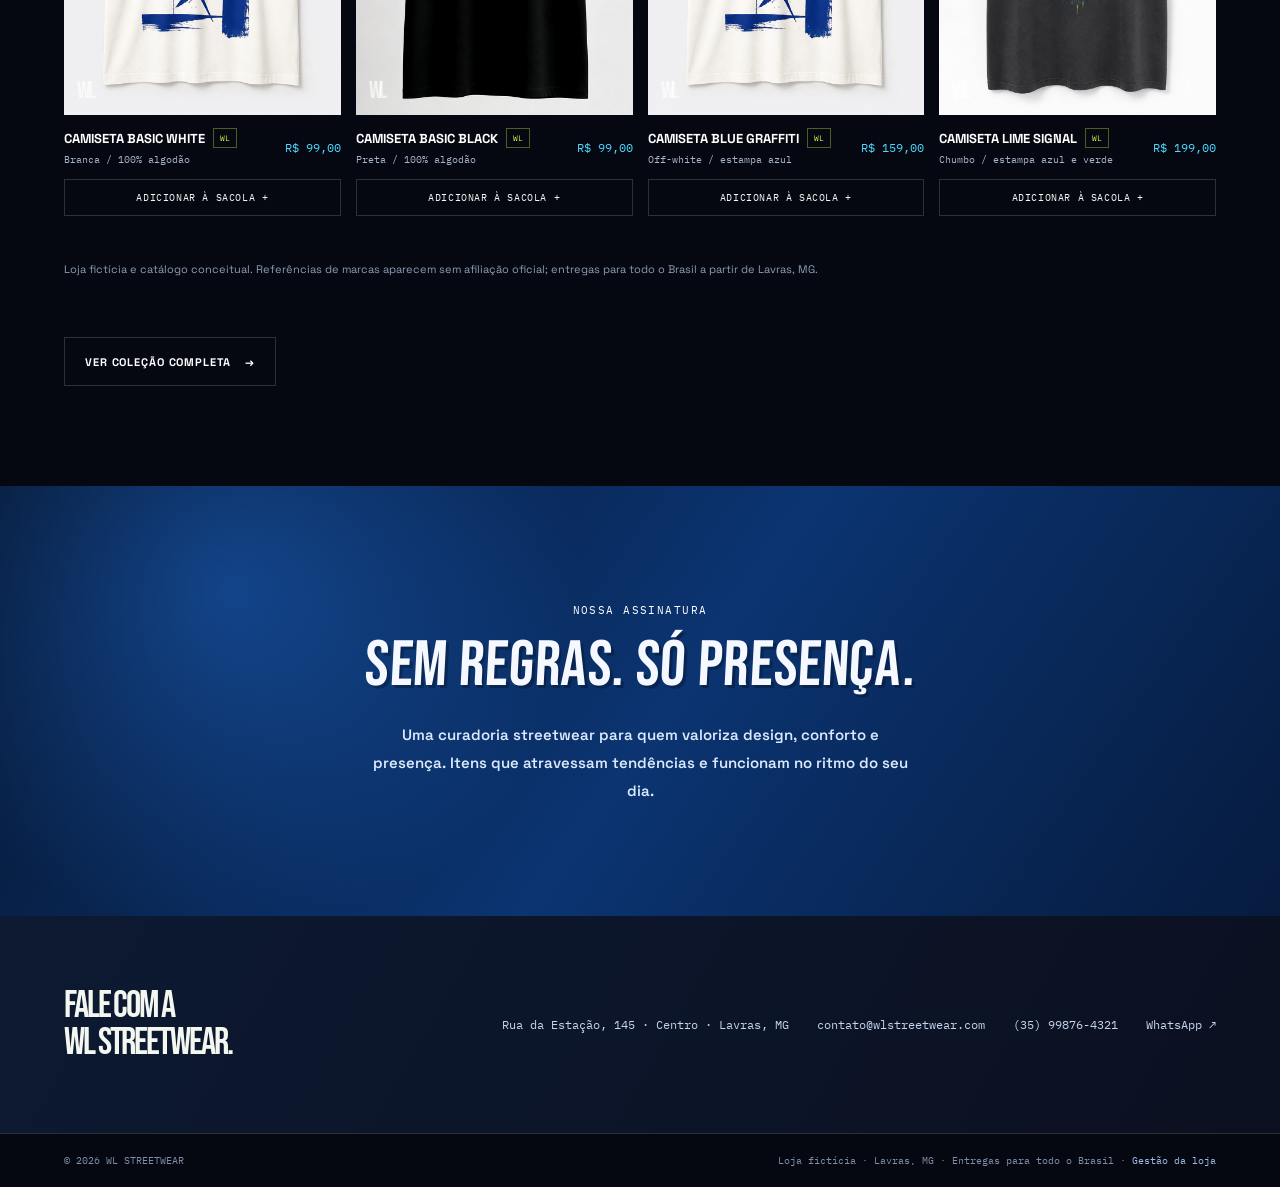
==== commit c8367475: "Limita destaques da página inicial" ====
--- a/index.html
+++ b/index.html
@@ -25,7 +25,7 @@
     <section class="promo-section" aria-labelledby="promocoes"><div><span class="label">WL / benefícios da loja</span><h2 id="promocoes">Vantagens<br>exclusivas.</h2></div><div class="promo-grid"><article><span>01</span><strong>10% OFF no PIX</strong><p>Desconto simulado para pagamentos à vista.</p></article><article><span>02</span><strong>Frete grátis</strong><p>Em pedidos a partir de R$ 299 para todo o Brasil.</p></article><article><span>03</span><strong>Entrega nacional</strong><p>Saindo da nossa loja fictícia em Lavras, MG.</p></article></div></section>
     <section class="section">
       <div class="section-heading"><div><span class="label">WL / nossos produtos</span><h2>Estilo que<br>se destaca.</h2></div><p class="section-copy">Camisetas autorais, moletons de presença, shorts funcionais e acessórios que completam o look sem exagero.</p></div>
-      <div class="product-grid" data-product-grid data-limit="8"></div>
+      <div class="product-grid" data-product-grid data-category="camisetas" data-limit="4"></div>
       <p class="catalog-disclaimer">Loja fictícia e catálogo conceitual. Referências de marcas aparecem sem afiliação oficial; entregas para todo o Brasil a partir de Lavras, MG.</p>
       <a class="button outline section-link" href="colecao.html">Ver coleção completa <span>→</span></a>
     </section>
--- a/assets/styles.css
+++ b/assets/styles.css
@@ -67,7 +67,7 @@
 .hero-copy { position: relative; z-index: 1; padding: clamp(64px, 10vw, 142px) clamp(23px, 7vw, 110px); display: flex; flex-direction: column; justify-content: center; }
 .hero h1 em { color: var(--electric); font-style: normal; }
 .hero p { max-width: 460px; margin: 0 0 34px; color: #d8e5f8; font-family: var(--font-body); font-size: 15px; font-weight: 700; line-height: 1.85; }
-.hero-visual { position: relative; min-height: 440px; border-left: 1px solid var(--line); background: linear-gradient(135deg, rgba(7, 92, 255, .22), transparent 58%), url("/assets/images/hero-graphic-tee.png") center/cover; }
+.hero-visual { position: relative; min-height: 440px; border-left: 1px solid var(--line); background: linear-gradient(135deg, rgba(7, 92, 255, .22), transparent 58%), url("images/hero-graphic-tee.png") center/cover; }
 .hero-visual::after { content: "DROP 01 / 2026"; position: absolute; right: 25px; bottom: 25px; padding: 9px 11px; background: var(--paper); color: var(--black); font: 10px var(--font-mono); letter-spacing: .08em; }
 
 .section { padding: 100px clamp(20px, 5vw, 78px); }
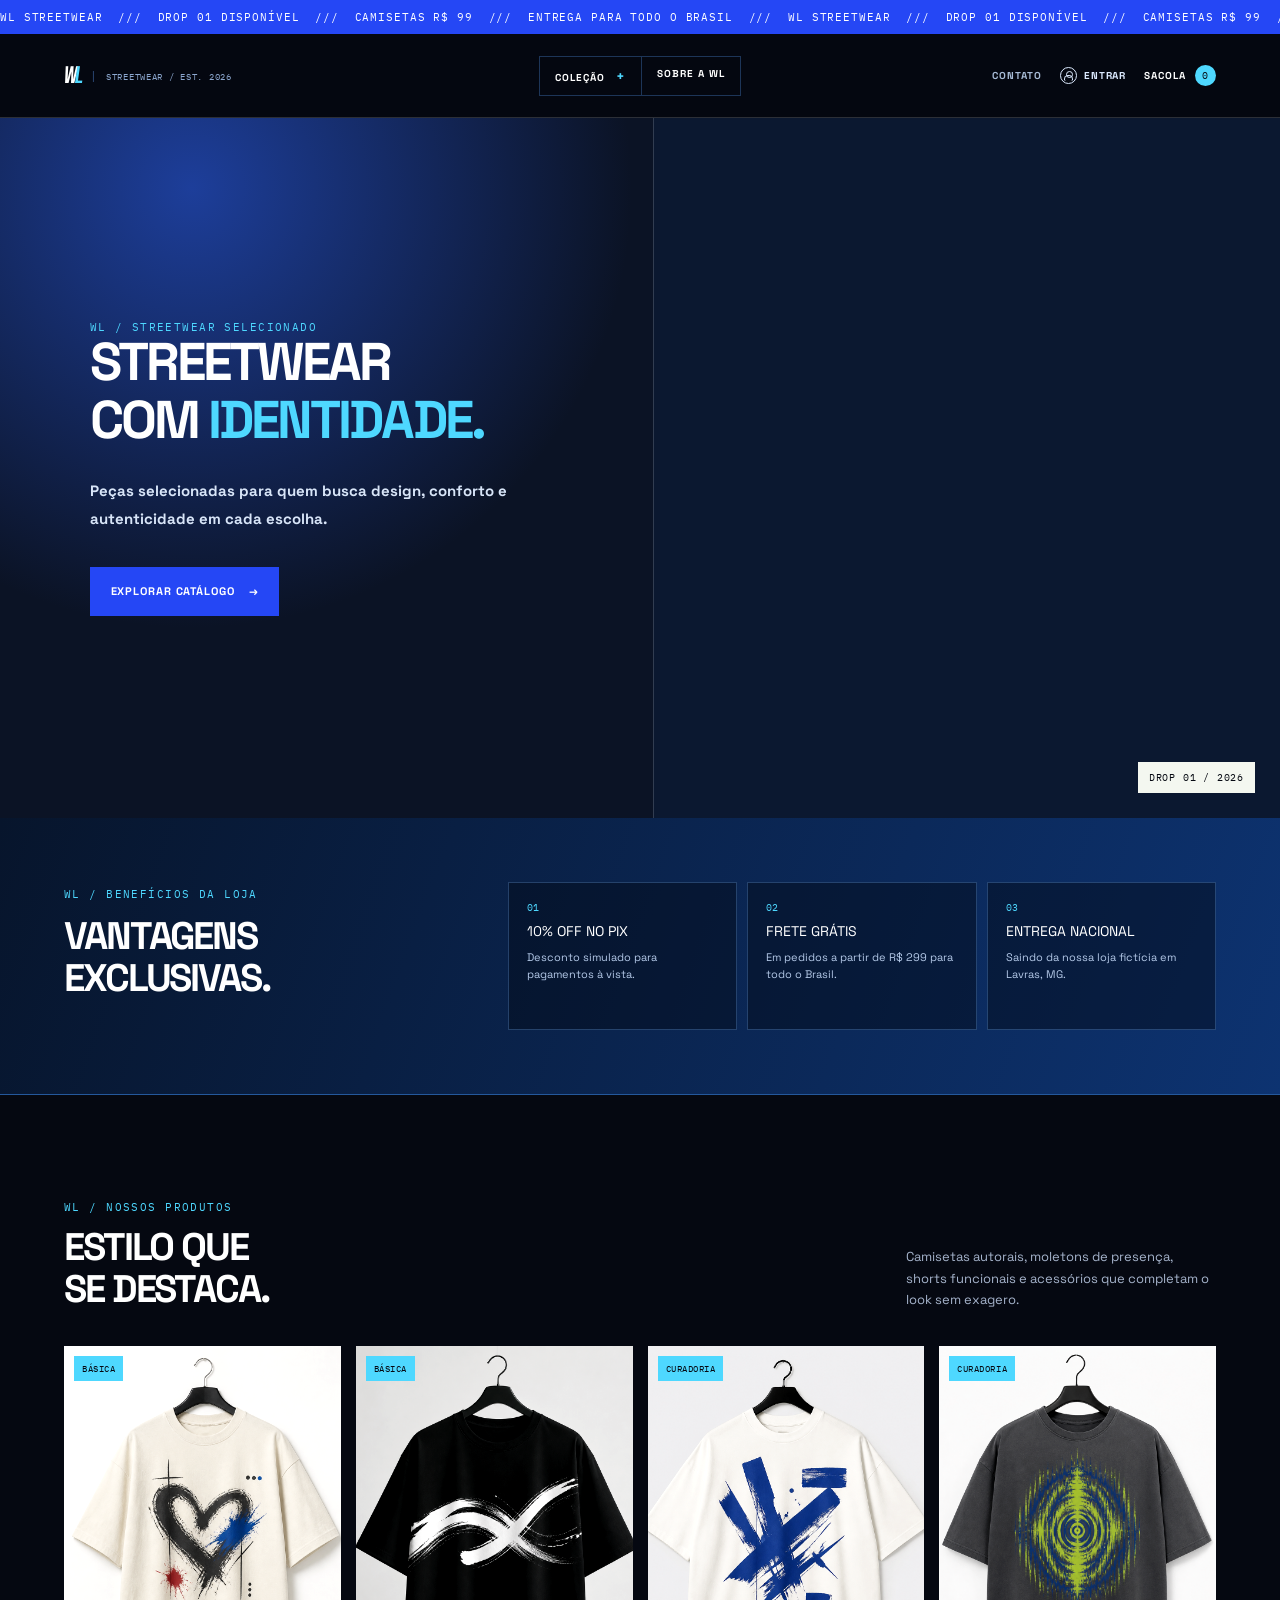
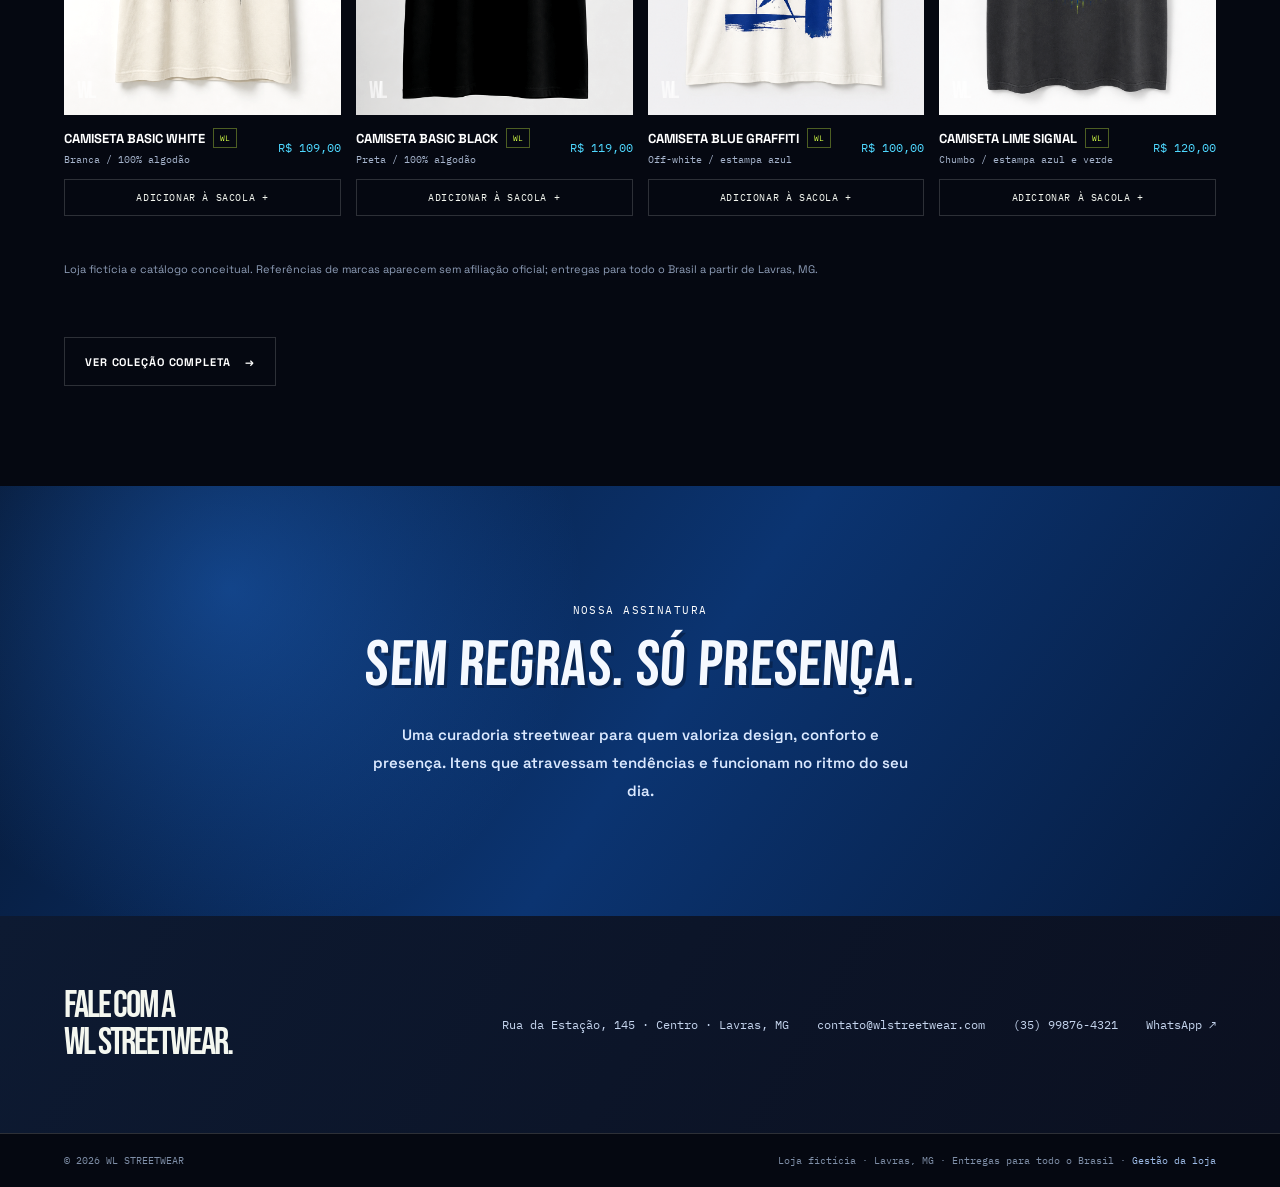
==== commit b478bd6b: "Melhora mobile e acesso da gerência" ====
--- a/index.html
+++ b/index.html
@@ -8,7 +8,7 @@
   <link rel="preconnect" href="https://fonts.googleapis.com">
   <link rel="preconnect" href="https://fonts.gstatic.com" crossorigin>
   <link href="https://fonts.googleapis.com/css2?family=Bebas+Neue&family=IBM+Plex+Mono:wght@400;500;600&family=Space+Grotesk:wght@400;500;600;700&display=swap" rel="stylesheet">
-  <link rel="stylesheet" href="assets/styles.css?v=20260810o">
+  <link rel="stylesheet" href="assets/styles.css?v=20260814a">
 </head>
 <body>
   <div class="ticker" aria-hidden="true"><div class="ticker-track">WL STREETWEAR &nbsp;///&nbsp; DROP 01 DISPONÍVEL &nbsp;///&nbsp; CAMISETAS R$ 99 &nbsp;///&nbsp; ENTREGA PARA TODO O BRASIL &nbsp;///&nbsp; WL STREETWEAR &nbsp;///&nbsp; DROP 01 DISPONÍVEL &nbsp;///&nbsp; CAMISETAS R$ 99 &nbsp;///&nbsp; ENTREGA PARA TODO O BRASIL &nbsp;///&nbsp;</div></div>
@@ -32,10 +32,10 @@
     <section class="statement" id="manifesto"><div class="statement-inner"><span class="label" style="color:white">Nossa assinatura</span><h2>Sem regras. Só presença.</h2><p>Uma curadoria streetwear para quem valoriza design, conforto e presença. Itens que atravessam tendências e funcionam no ritmo do seu dia.</p></div></section>
     <section class="contact" id="contato"><h3>Fale com a<br>WL Streetwear.</h3><div class="contact-details"><span>Rua da Estação, 145 · Centro · Lavras, MG</span><a href="mailto:contato@wlstreetwear.com">contato@wlstreetwear.com</a><a href="tel:+5535998764321">(35) 99876-4321</a><a href="https://wa.me/5535998764321" target="_blank" rel="noopener">WhatsApp ↗</a></div></section>
   </main>
-  <footer><span>© 2026 WL STREETWEAR</span><span>Loja fictícia · Lavras, MG · Entregas para todo o Brasil · <a href="admin.html">Gestão da loja</a></span></footer>
+  <footer><span>© 2026 WL STREETWEAR</span><span>Loja fictícia · Lavras, MG · Entregas para todo o Brasil · <a href="gerencia.html">Gestão da loja</a></span></footer>
 
   <section class="drawer" id="cartDrawer" aria-hidden="true"><div class="backdrop" data-close-cart></div><aside class="cart-panel" role="dialog" aria-modal="true" aria-label="Sua sacola"><div class="panel-heading"><h3>Sua sacola</h3><button class="icon-button" type="button" data-close-cart aria-label="Fechar sacola">×</button></div><div class="cart-items" data-cart-items><p class="empty-cart">Sua sacola está vazia.</p></div><div class="cart-total"><span>Total</span><strong data-cart-total>R$ 0,00</strong></div><button class="button" type="button" data-open-checkout>Ir para checkout <span>→</span></button></aside></section>
   <section class="checkout-modal" id="checkoutModal" aria-hidden="true"><div class="backdrop" data-close-checkout></div><div class="checkout-box" role="dialog" aria-modal="true" aria-label="Checkout"><div class="panel-heading"><h3>Checkout</h3><button class="icon-button" type="button" data-close-checkout aria-label="Fechar checkout">×</button></div><div class="checkout-summary" id="checkoutSummary">Seu pedido aparecerá aqui.</div><form id="checkoutForm"><div class="form-grid"><div class="field full"><label for="name">Nome completo</label><input id="name" required placeholder="Seu nome"></div><div class="field full"><label for="email">E-mail</label><input id="email" type="email" required placeholder="voce@email.com"></div><div class="field full"><label for="address">Endereço de entrega</label><input id="address" required placeholder="Rua, número e bairro"></div><div class="field"><label for="city">Cidade</label><input id="city" required placeholder="São Paulo"></div><div class="field"><label for="zip">CEP</label><input id="zip" required inputmode="numeric" placeholder="00000-000"></div></div><p class="payment-title">Forma de pagamento</p><div class="payment-options"><label class="payment-option"><input type="radio" name="payment" value="Pix" checked>PIX (simulado)</label><label class="payment-option"><input type="radio" name="payment" value="Cartão">Cartão (simulado)</label></div><div class="checkout-actions"><button class="button" type="submit">Pagar agora <span>→</span></button><button class="button outline" type="button" data-send-whatsapp>WhatsApp ↗</button></div><p class="checkout-note">Checkout de demonstração: nenhum pagamento é processado. O botão WhatsApp abre uma mensagem com seu pedido para o número fictício da loja.</p></form></div></section>
-  <script src="assets/shop.js?v=20260810k"></script>
+  <script src="assets/shop.js?v=20260814a"></script>
 </body>
 </html>
--- a/assets/styles.css
+++ b/assets/styles.css
@@ -67,8 +67,11 @@
 .hero-copy { position: relative; z-index: 1; padding: clamp(64px, 10vw, 142px) clamp(23px, 7vw, 110px); display: flex; flex-direction: column; justify-content: center; }
 .hero h1 em { color: var(--electric); font-style: normal; }
 .hero p { max-width: 460px; margin: 0 0 34px; color: #d8e5f8; font-family: var(--font-body); font-size: 15px; font-weight: 700; line-height: 1.85; }
-.hero-visual { position: relative; min-height: 440px; border-left: 1px solid var(--line); background: linear-gradient(135deg, rgba(7, 92, 255, .22), transparent 58%), url("images/hero-graphic-tee.png") center/cover; }
-.hero-visual::after { content: "DROP 01 / 2026"; position: absolute; right: 25px; bottom: 25px; padding: 9px 11px; background: var(--paper); color: var(--black); font: 10px var(--font-mono); letter-spacing: .08em; }
+.hero-visual { position: relative; min-height: 440px; overflow: hidden; border-left: 1px solid var(--line); background: #0b1830; }
+.hero-slide { position: absolute; inset: 0; display: block; background-position: center; background-size: cover; opacity: 0; transform: scale(1.04); animation: hero-slide 20s infinite; }
+.hero-slide-1 { animation-delay: 0s; }.hero-slide-2 { animation-delay: 5s; }.hero-slide-3 { animation-delay: 10s; }.hero-slide-4 { animation-delay: 15s; }
+@keyframes hero-slide { 0%, 22% { opacity: 1; transform: scale(1); } 27%, 100% { opacity: 0; transform: scale(1.05); } }
+.hero-visual::after { content: "DROP 01 / 2026"; z-index: 2; position: absolute; right: 25px; bottom: 25px; padding: 9px 11px; background: var(--paper); color: var(--black); font: 10px var(--font-mono); letter-spacing: .08em; }
 
 .section { padding: 100px clamp(20px, 5vw, 78px); }
 .section-heading { display: flex; justify-content: space-between; gap: 25px; align-items: flex-end; margin-bottom: 36px; }
@@ -79,6 +82,7 @@
 .product-image::after { content: "WL"; position: absolute; left: 13px; bottom: 10px; color: rgba(255,255,255,.65); font: 24px var(--font-display); letter-spacing: -.1em; mix-blend-mode: screen; }
 .product-image img { width: 100%; height: 100%; object-fit: cover; display: block; filter: saturate(.75) contrast(1.12); transition: transform .4s ease, filter .3s ease; }
 .product-short-high-tech .product-image img { object-fit: contain; padding: 20px; background: #edf0f4; }
+.product-oculos-tech-shield .product-image img, .product-oculos-sport-shield .product-image img, .product-oculos-wl-frame .product-image img { object-fit: contain; padding: 7px; background: #edf0f4; }
 .product:hover img { transform: scale(1.045); filter: saturate(1) contrast(1.1); }
 .badge { position: absolute; z-index: 1; top: 10px; left: 10px; padding: 7px 8px; color: var(--black); background: var(--electric); font: 9px var(--font-mono); letter-spacing: .06em; }
 .shirt-graphic, .garment-print { position: absolute; z-index: 2; display: grid; place-items: center; padding: 7px 9px; color: white; background: var(--black); border: 1px solid var(--electric); box-shadow: 4px 4px 0 var(--blue); font: 9px/.95 var(--font-display); text-align: center; text-transform: uppercase; letter-spacing: -.03em; transform: rotate(-8deg); }
@@ -115,6 +119,7 @@
 .catalog-note { margin: 0; color: var(--muted); font: 10px var(--font-mono); text-align: right; }
 .catalog-disclaimer { clear: both; margin: 42px 0 30px; color: #8e9db7; font-size: 11px; line-height: 1.6; }
 .catalog-empty { margin: 0; color: var(--muted); font-size: 14px; }
+.mobile-category-picker { display: none; }
 
 .statement { min-height: 430px; position: relative; display: grid; place-items: center; padding: 75px 22px; overflow: hidden; text-align: center; background: radial-gradient(circle at 18% 24%, rgba(37, 126, 245, .38), transparent 32%), linear-gradient(125deg, #061630 0%, #0b3471 52%, #061b3e 100%); }
 .statement::before, .statement::after { content: ""; position: absolute; }
@@ -160,7 +165,7 @@
 .drawer.is-open, .checkout-modal.is-open { visibility: visible; pointer-events: auto; }
 .backdrop { position: absolute; inset: 0; background: rgba(0, 0, 0, .65); opacity: 0; transition: opacity .25s; }
 .drawer.is-open .backdrop, .checkout-modal.is-open .backdrop { opacity: 1; }
-.cart-panel { position: absolute; top: 0; right: 0; width: min(420px, 100%); height: 100%; padding: 27px; display: flex; flex-direction: column; background: #0c1629; transform: translateX(100%); transition: transform .3s ease; }
+.cart-panel { position: absolute; top: 0; right: 0; width: min(420px, 100%); height: 100dvh; padding: 27px; display: flex; flex-direction: column; background: #0c1629; transform: translateX(100%); transition: transform .3s ease; }
 .drawer.is-open .cart-panel { transform: none; }
 .panel-heading { display: flex; justify-content: space-between; align-items: center; padding-bottom: 20px; border-bottom: 1px solid var(--line); }
 .panel-heading h3 { margin: 0; font: 26px var(--font-display); text-transform: uppercase; letter-spacing: -.05em; }
@@ -172,7 +177,7 @@
 .cart-item-price { color: var(--electric); font: 11px var(--font-mono); }
 .remove { grid-column: 1; width: fit-content; padding: 0; color: #ff8794; background: transparent; border: 0; cursor: pointer; font: 10px var(--font-mono); text-decoration: underline; }
 .cart-total { display: flex; justify-content: space-between; padding: 19px 0; border-top: 1px solid var(--line); font: 13px var(--font-mono); }.cart-total strong { color: var(--electric); }
-.cart-panel .button { width: 100%; }
+.cart-panel .button { width: 100%; flex-shrink: 0; }
 .checkout-modal { display: grid; place-items: center; padding: 18px; overflow: auto; }
 .checkout-box { position: relative; z-index: 1; width: min(570px, 100%); margin: auto; padding: 30px; color: var(--paper); background: #0c1629; transform: translateY(18px); transition: transform .25s ease; }
 .checkout-modal.is-open .checkout-box { transform: none; }.checkout-box .panel-heading { margin-bottom: 22px; }
@@ -186,6 +191,7 @@
 .account-modal { position: fixed; inset: 0; z-index: 31; display: none; }.account-modal.is-open { display: block; }.account-box { position: absolute; top: 50%; left: 50%; width: min(500px, calc(100vw - 32px)); padding: 34px; transform: translate(-50%, -50%); background: linear-gradient(145deg, #0d1a30, #050811 72%); border: 1px solid #2f69bb; box-shadow: 18px 18px 0 rgba(0,0,0,.34); }.account-kicker { margin: 0 0 9px; color: var(--electric); font: 10px var(--font-mono); text-transform: uppercase; letter-spacing: .12em; }.account-box h3 { margin: 0; color: white; font: 38px/.95 var(--font-display); letter-spacing: .02em; text-transform: uppercase; }.account-copy { margin: 14px 0 24px; color: #bbcae2; font-size: 13px; line-height: 1.6; }.account-tabs { display: grid; grid-template-columns: 1fr 1fr; margin-bottom: 22px; border-bottom: 1px solid var(--line); }.account-tab { padding: 12px 7px; color: #9ab0d1; background: transparent; border: 0; border-bottom: 2px solid transparent; cursor: pointer; font: 10px var(--font-mono); font-weight: 700; text-transform: uppercase; letter-spacing: .08em; }.account-tab.active { color: white; border-color: var(--electric); }.account-form { display: grid; gap: 13px; }.account-form[hidden] { display: none; }.account-form label { display: grid; gap: 7px; color: #bdcce1; font: 10px var(--font-mono); text-transform: uppercase; letter-spacing: .06em; }.account-form input { width: 100%; min-height: 46px; padding: 0 13px; color: white; background: #07101e; border: 1px solid var(--line); outline: none; }.account-form input:focus { border-color: var(--electric); }.account-message { min-height: 19px; margin: 3px 0 0; color: #ff9ca8; font-size: 11px; }.account-message.success { color: var(--acid); }.account-legal { margin: 14px 0 0; color: #8294ae; font-size: 10px; line-height: 1.5; }.account-session { padding:22px; border:1px solid #2d5e9d; background:rgba(22,63,117,.22); }.account-session strong{display:block;margin:7px 0;color:white;font-size:20px}.account-session p{margin:0 0 20px;color:#b7c8df;font-size:12px}.account-logout{padding:0;border:0;background:transparent;color:var(--electric);font:10px var(--font-mono);text-decoration:underline;cursor:pointer;text-transform:uppercase}
 
 @media (max-width: 780px) {
-  nav { grid-template-columns: 1fr auto; }.nav-links, .nav-contact { display: none; }.logo small { display: none; }.hero { grid-template-columns: 1fr; }.hero-visual { border-left: 0; border-top: 1px solid var(--line); min-height: 390px; }.hero-copy { padding-top: 75px; padding-bottom: 72px; }.promo-section { grid-template-columns: 1fr; gap: 30px; }.promo-grid { grid-template-columns: 1fr; }.section { padding-top: 70px; padding-bottom: 70px; }.section-heading { align-items: start; flex-direction: column; }.product-grid { grid-template-columns: repeat(2, 1fr); gap: 12px; }.statement { min-height: 360px; }.contact { grid-template-columns: 1fr; }.contact-details { justify-content: flex-start; }.product-page { grid-template-columns: 1fr; }.product-gallery { position: static; }.product-main-image { aspect-ratio: .95; } footer { flex-direction: column; }
+  nav { height: auto; min-height: 72px; grid-template-columns: 1fr auto; padding-top: 11px; padding-bottom: 11px; }.nav-links { display: flex; grid-column: 1 / -1; grid-row: 2; justify-self: start; margin-top: 10px; border: 0; }.nav-links > a { display: none; }.collection-toggle { min-height: 38px; padding: 10px 14px; border: 1px solid #2a5e9f; background: #0b1e3c; }.collection-dropdown { z-index: 12; width: min(250px, calc(100vw - 40px)); }.nav-contact { display: none; }.logo small { display: none; }.nav-actions { gap: 12px; }.hero { grid-template-columns: 1fr; }.hero-visual { border-left: 0; border-top: 1px solid var(--line); min-height: 390px; }.hero-copy { padding-top: 75px; padding-bottom: 72px; }.promo-section { grid-template-columns: 1fr; gap: 30px; }.promo-grid { grid-template-columns: 1fr; }.section { padding-top: 70px; padding-bottom: 70px; }.section-heading { align-items: start; flex-direction: column; }.product-grid { grid-template-columns: repeat(2, 1fr); gap: 12px; }.statement { min-height: 360px; }.contact { grid-template-columns: 1fr; }.contact-details { justify-content: flex-start; }.product-page { grid-template-columns: 1fr; }.product-gallery { position: static; }.product-main-image { aspect-ratio: .95; } footer { flex-direction: column; }.mobile-category-picker { display: grid; gap: 8px; margin: 18px 0 26px; }.mobile-category-picker label { color: var(--electric); font: 10px var(--font-mono); text-transform: uppercase; letter-spacing: .08em; }.mobile-category-picker select { min-height: 46px; width: 100%; padding: 0 12px; color: white; background: #0b1b34; border: 1px solid #2a5e9f; font: 12px var(--font-mono); }.cart-panel { padding: 22px max(18px, env(safe-area-inset-right)) calc(22px + env(safe-area-inset-bottom)) 22px; }.cart-items { min-height: 0; }.cart-panel .button { min-height: 54px; }
 }
-@media (max-width: 430px) { .checkout-box { padding: 21px; }.form-grid, .checkout-actions, .payment-options { grid-template-columns: 1fr; }.field.full { grid-column: auto; }.spec-row { grid-template-columns: 96px 1fr; gap: 10px; } }
+@media (max-width: 520px) { .account-trigger [data-account-label] { display: none; }.account-trigger { gap: 0; }.cart-trigger { font-size: 9px; }.hero-visual { min-height: 330px; }.checkout-box { padding: 21px; }.form-grid, .checkout-actions, .payment-options { grid-template-columns: 1fr; }.field.full { grid-column: auto; }.spec-row { grid-template-columns: 96px 1fr; gap: 10px; } }
+@media (prefers-reduced-motion: reduce) { .hero-slide { animation: none; }.hero-slide:not(.hero-slide-1) { display: none; } }
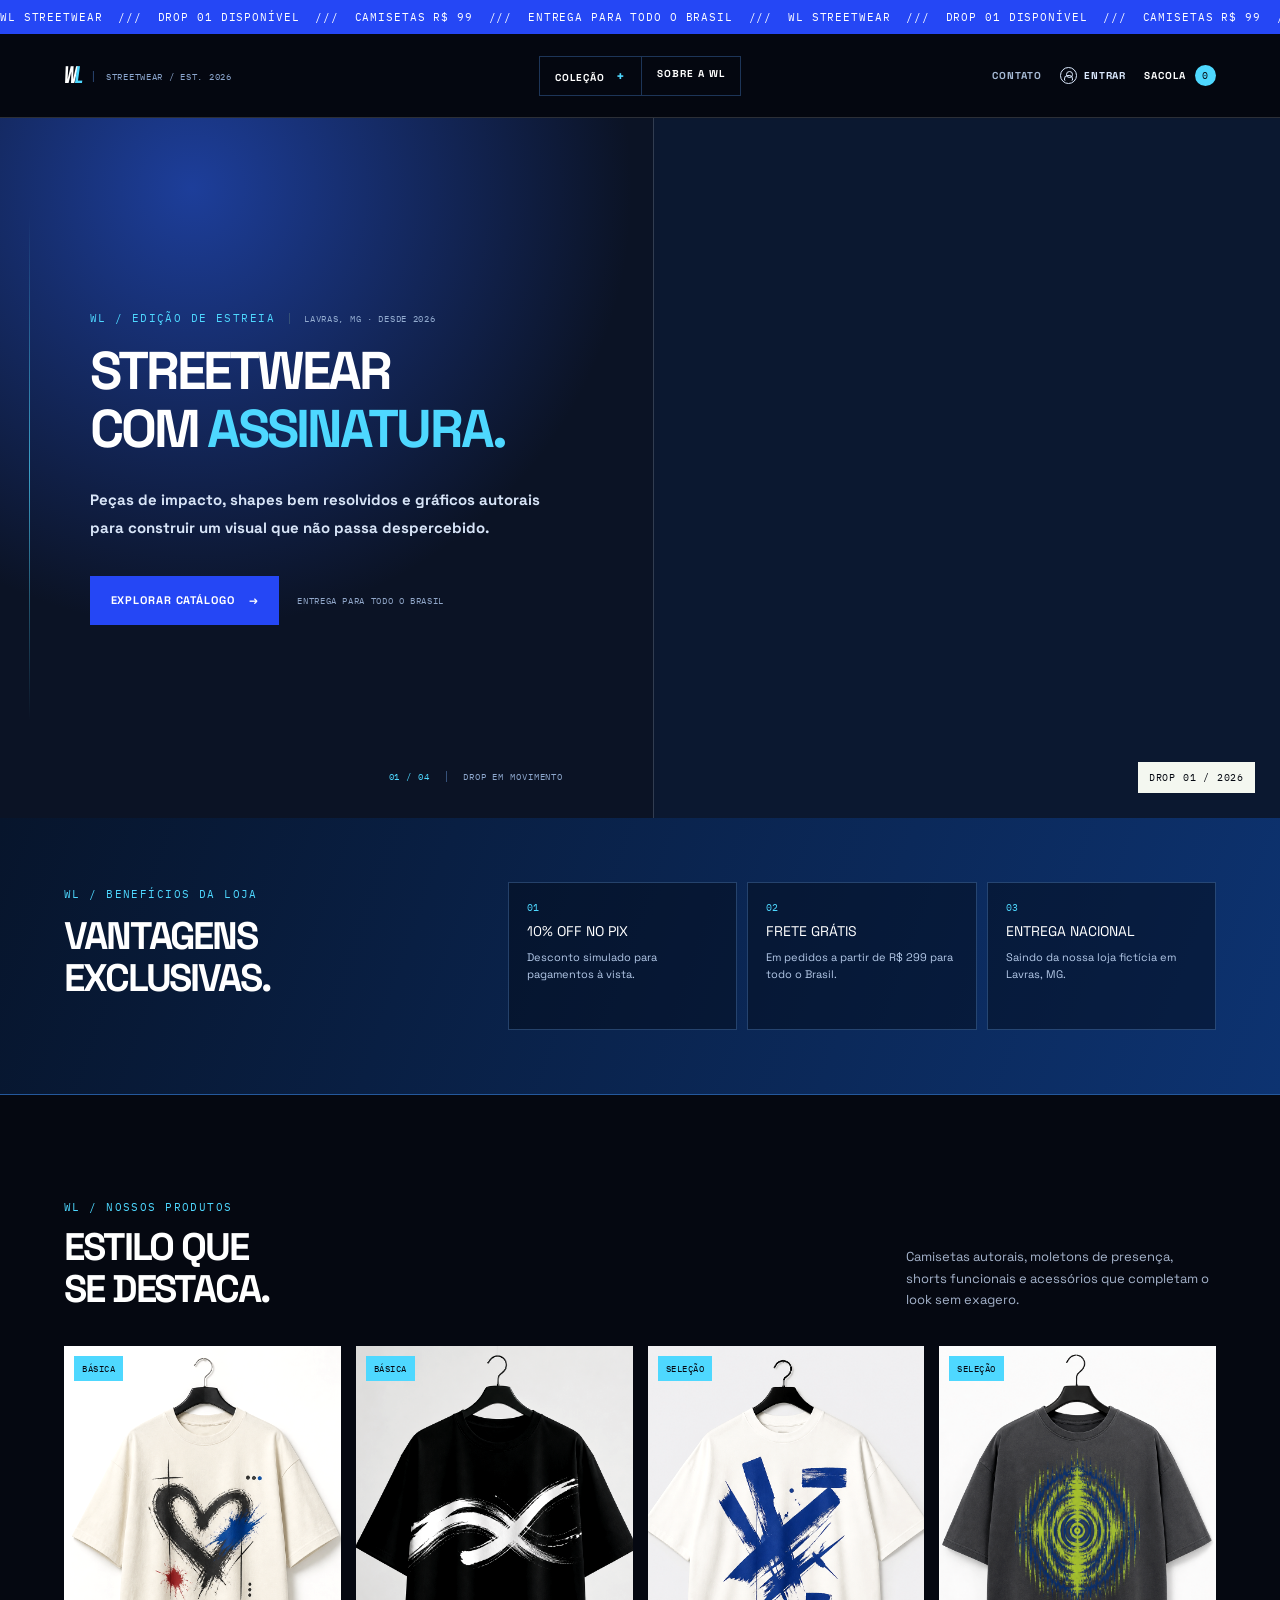
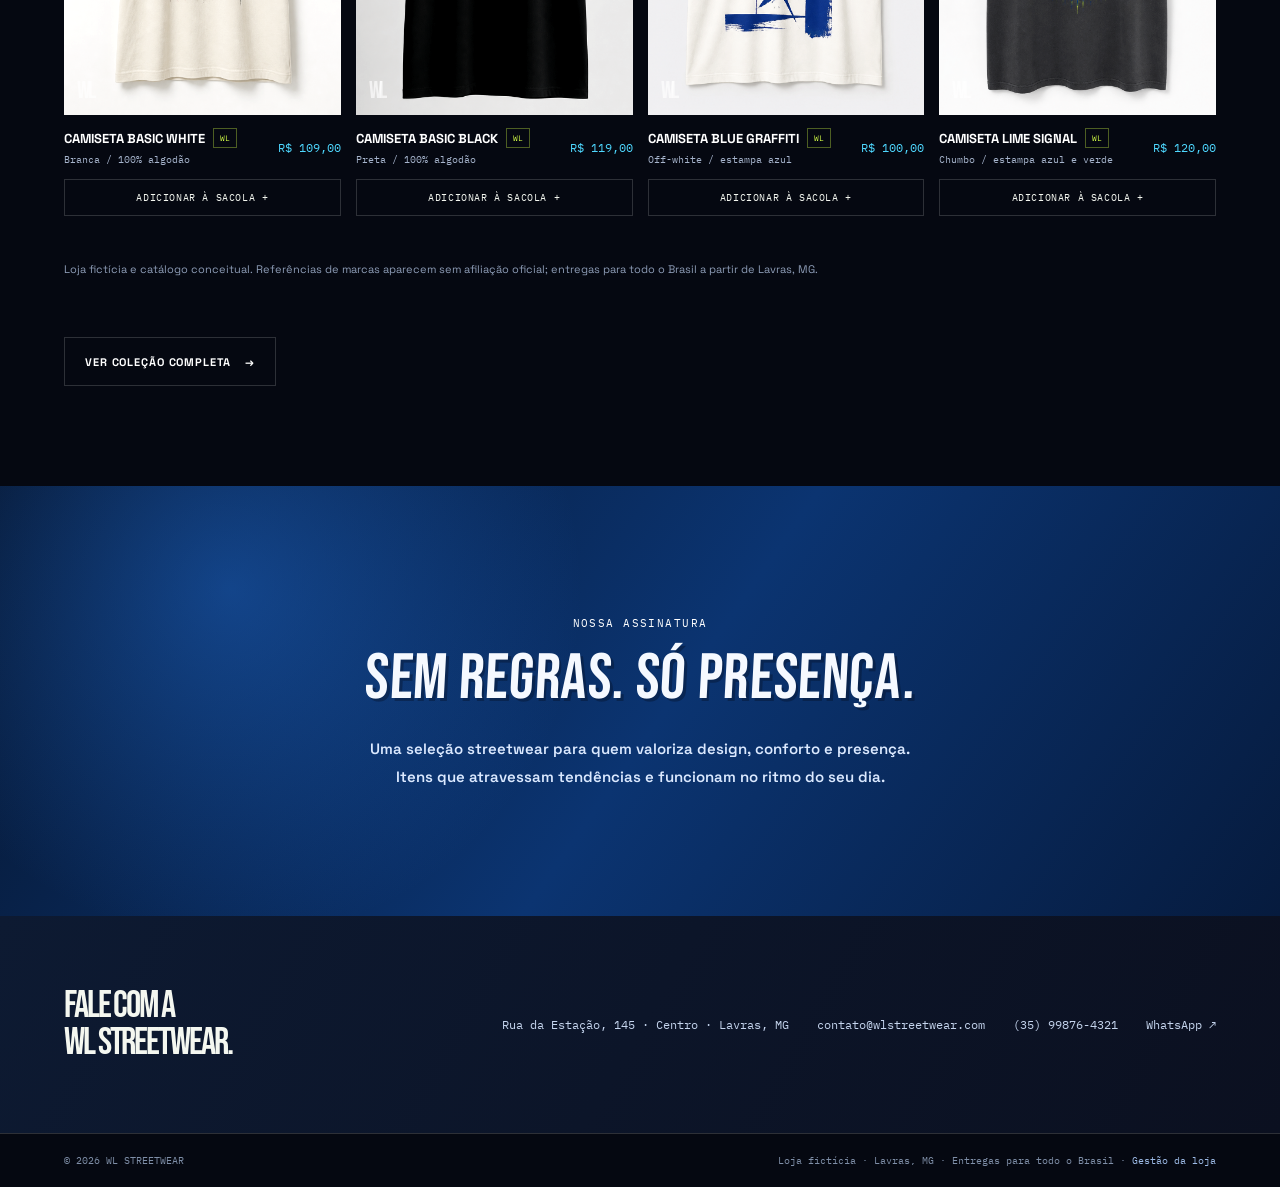
==== commit 805f6dc0: "Refina capa e navegação mobile" ====
--- a/index.html
+++ b/index.html
@@ -8,7 +8,7 @@
   <link rel="preconnect" href="https://fonts.googleapis.com">
   <link rel="preconnect" href="https://fonts.gstatic.com" crossorigin>
   <link href="https://fonts.googleapis.com/css2?family=Bebas+Neue&family=IBM+Plex+Mono:wght@400;500;600&family=Space+Grotesk:wght@400;500;600;700&display=swap" rel="stylesheet">
-  <link rel="stylesheet" href="assets/styles.css?v=20260814a">
+  <link rel="stylesheet" href="assets/styles.css?v=20260814b">
 </head>
 <body>
   <div class="ticker" aria-hidden="true"><div class="ticker-track">WL STREETWEAR &nbsp;///&nbsp; DROP 01 DISPONÍVEL &nbsp;///&nbsp; CAMISETAS R$ 99 &nbsp;///&nbsp; ENTREGA PARA TODO O BRASIL &nbsp;///&nbsp; WL STREETWEAR &nbsp;///&nbsp; DROP 01 DISPONÍVEL &nbsp;///&nbsp; CAMISETAS R$ 99 &nbsp;///&nbsp; ENTREGA PARA TODO O BRASIL &nbsp;///&nbsp;</div></div>
@@ -19,7 +19,7 @@
   </nav>
   <main>
     <section class="hero">
-      <div class="hero-copy"><span class="label">WL / streetwear selecionado</span><h1>Streetwear<br>com <em>identidade.</em></h1><p>Peças selecionadas para quem busca design, conforto e autenticidade em cada escolha.</p><a class="button" href="colecao.html">Explorar catálogo <span>→</span></a></div>
+      <div class="hero-copy"><div class="hero-kicker"><span class="label">WL / edição de estreia</span><span>Lavras, MG · desde 2026</span></div><h1>Streetwear<br>com <em>assinatura.</em></h1><p>Peças de impacto, shapes bem resolvidos e gráficos autorais para construir um visual que não passa despercebido.</p><div class="hero-actions"><a class="button" href="colecao.html">Explorar catálogo <span>→</span></a><span>Entrega para todo o Brasil</span></div><div class="hero-index"><span>01 / 04</span><span>Drop em movimento</span></div></div>
       <div class="hero-visual" role="img" aria-label="Camiseta streetwear em destaque"></div>
     </section>
     <section class="promo-section" aria-labelledby="promocoes"><div><span class="label">WL / benefícios da loja</span><h2 id="promocoes">Vantagens<br>exclusivas.</h2></div><div class="promo-grid"><article><span>01</span><strong>10% OFF no PIX</strong><p>Desconto simulado para pagamentos à vista.</p></article><article><span>02</span><strong>Frete grátis</strong><p>Em pedidos a partir de R$ 299 para todo o Brasil.</p></article><article><span>03</span><strong>Entrega nacional</strong><p>Saindo da nossa loja fictícia em Lavras, MG.</p></article></div></section>
@@ -36,6 +36,6 @@
 
   <section class="drawer" id="cartDrawer" aria-hidden="true"><div class="backdrop" data-close-cart></div><aside class="cart-panel" role="dialog" aria-modal="true" aria-label="Sua sacola"><div class="panel-heading"><h3>Sua sacola</h3><button class="icon-button" type="button" data-close-cart aria-label="Fechar sacola">×</button></div><div class="cart-items" data-cart-items><p class="empty-cart">Sua sacola está vazia.</p></div><div class="cart-total"><span>Total</span><strong data-cart-total>R$ 0,00</strong></div><button class="button" type="button" data-open-checkout>Ir para checkout <span>→</span></button></aside></section>
   <section class="checkout-modal" id="checkoutModal" aria-hidden="true"><div class="backdrop" data-close-checkout></div><div class="checkout-box" role="dialog" aria-modal="true" aria-label="Checkout"><div class="panel-heading"><h3>Checkout</h3><button class="icon-button" type="button" data-close-checkout aria-label="Fechar checkout">×</button></div><div class="checkout-summary" id="checkoutSummary">Seu pedido aparecerá aqui.</div><form id="checkoutForm"><div class="form-grid"><div class="field full"><label for="name">Nome completo</label><input id="name" required placeholder="Seu nome"></div><div class="field full"><label for="email">E-mail</label><input id="email" type="email" required placeholder="voce@email.com"></div><div class="field full"><label for="address">Endereço de entrega</label><input id="address" required placeholder="Rua, número e bairro"></div><div class="field"><label for="city">Cidade</label><input id="city" required placeholder="São Paulo"></div><div class="field"><label for="zip">CEP</label><input id="zip" required inputmode="numeric" placeholder="00000-000"></div></div><p class="payment-title">Forma de pagamento</p><div class="payment-options"><label class="payment-option"><input type="radio" name="payment" value="Pix" checked>PIX (simulado)</label><label class="payment-option"><input type="radio" name="payment" value="Cartão">Cartão (simulado)</label></div><div class="checkout-actions"><button class="button" type="submit">Pagar agora <span>→</span></button><button class="button outline" type="button" data-send-whatsapp>WhatsApp ↗</button></div><p class="checkout-note">Checkout de demonstração: nenhum pagamento é processado. O botão WhatsApp abre uma mensagem com seu pedido para o número fictício da loja.</p></form></div></section>
-  <script src="assets/shop.js?v=20260814a"></script>
+  <script src="assets/shop.js?v=20260814b"></script>
 </body>
 </html>
--- a/assets/styles.css
+++ b/assets/styles.css
@@ -65,8 +65,16 @@
 
 .hero { min-height: min(700px, calc(100vh - 116px)); display: grid; grid-template-columns: 1.02fr .98fr; overflow: hidden; position: relative; background: radial-gradient(circle at 15% 10%, #1d3e9a 0, transparent 35%), var(--night); }
 .hero-copy { position: relative; z-index: 1; padding: clamp(64px, 10vw, 142px) clamp(23px, 7vw, 110px); display: flex; flex-direction: column; justify-content: center; }
+.hero-copy::before { content: ""; position: absolute; top: 14%; bottom: 14%; left: clamp(14px, 2.3vw, 36px); width: 1px; background: linear-gradient(transparent, var(--electric), transparent); opacity: .7; }
+.hero-kicker { display: flex; align-items: center; gap: 14px; margin-bottom: 18px; }
+.hero-kicker > span:last-child { padding-left: 14px; color: #93acd0; border-left: 1px solid #355177; font: 9px var(--font-mono); text-transform: uppercase; letter-spacing: .08em; }
 .hero h1 em { color: var(--electric); font-style: normal; }
 .hero p { max-width: 460px; margin: 0 0 34px; color: #d8e5f8; font-family: var(--font-body); font-size: 15px; font-weight: 700; line-height: 1.85; }
+.hero-actions { display: flex; align-items: center; gap: 18px; }
+.hero-actions > span { color: #91a7c9; font: 9px var(--font-mono); text-transform: uppercase; letter-spacing: .07em; }
+.hero-index { position: absolute; right: clamp(23px, 7vw, 110px); bottom: 36px; display: flex; align-items: center; gap: 16px; color: #8fa9cf; font: 9px var(--font-mono); text-transform: uppercase; letter-spacing: .1em; }
+.hero-index span:first-child { color: var(--electric); }
+.hero-index span:last-child { padding-left: 16px; border-left: 1px solid #36517a; }
 .hero-visual { position: relative; min-height: 440px; overflow: hidden; border-left: 1px solid var(--line); background: #0b1830; }
 .hero-slide { position: absolute; inset: 0; display: block; background-position: center; background-size: cover; opacity: 0; transform: scale(1.04); animation: hero-slide 20s infinite; }
 .hero-slide-1 { animation-delay: 0s; }.hero-slide-2 { animation-delay: 5s; }.hero-slide-3 { animation-delay: 10s; }.hero-slide-4 { animation-delay: 15s; }
@@ -191,7 +199,8 @@
 .account-modal { position: fixed; inset: 0; z-index: 31; display: none; }.account-modal.is-open { display: block; }.account-box { position: absolute; top: 50%; left: 50%; width: min(500px, calc(100vw - 32px)); padding: 34px; transform: translate(-50%, -50%); background: linear-gradient(145deg, #0d1a30, #050811 72%); border: 1px solid #2f69bb; box-shadow: 18px 18px 0 rgba(0,0,0,.34); }.account-kicker { margin: 0 0 9px; color: var(--electric); font: 10px var(--font-mono); text-transform: uppercase; letter-spacing: .12em; }.account-box h3 { margin: 0; color: white; font: 38px/.95 var(--font-display); letter-spacing: .02em; text-transform: uppercase; }.account-copy { margin: 14px 0 24px; color: #bbcae2; font-size: 13px; line-height: 1.6; }.account-tabs { display: grid; grid-template-columns: 1fr 1fr; margin-bottom: 22px; border-bottom: 1px solid var(--line); }.account-tab { padding: 12px 7px; color: #9ab0d1; background: transparent; border: 0; border-bottom: 2px solid transparent; cursor: pointer; font: 10px var(--font-mono); font-weight: 700; text-transform: uppercase; letter-spacing: .08em; }.account-tab.active { color: white; border-color: var(--electric); }.account-form { display: grid; gap: 13px; }.account-form[hidden] { display: none; }.account-form label { display: grid; gap: 7px; color: #bdcce1; font: 10px var(--font-mono); text-transform: uppercase; letter-spacing: .06em; }.account-form input { width: 100%; min-height: 46px; padding: 0 13px; color: white; background: #07101e; border: 1px solid var(--line); outline: none; }.account-form input:focus { border-color: var(--electric); }.account-message { min-height: 19px; margin: 3px 0 0; color: #ff9ca8; font-size: 11px; }.account-message.success { color: var(--acid); }.account-legal { margin: 14px 0 0; color: #8294ae; font-size: 10px; line-height: 1.5; }.account-session { padding:22px; border:1px solid #2d5e9d; background:rgba(22,63,117,.22); }.account-session strong{display:block;margin:7px 0;color:white;font-size:20px}.account-session p{margin:0 0 20px;color:#b7c8df;font-size:12px}.account-logout{padding:0;border:0;background:transparent;color:var(--electric);font:10px var(--font-mono);text-decoration:underline;cursor:pointer;text-transform:uppercase}
 
 @media (max-width: 780px) {
-  nav { height: auto; min-height: 72px; grid-template-columns: 1fr auto; padding-top: 11px; padding-bottom: 11px; }.nav-links { display: flex; grid-column: 1 / -1; grid-row: 2; justify-self: start; margin-top: 10px; border: 0; }.nav-links > a { display: none; }.collection-toggle { min-height: 38px; padding: 10px 14px; border: 1px solid #2a5e9f; background: #0b1e3c; }.collection-dropdown { z-index: 12; width: min(250px, calc(100vw - 40px)); }.nav-contact { display: none; }.logo small { display: none; }.nav-actions { gap: 12px; }.hero { grid-template-columns: 1fr; }.hero-visual { border-left: 0; border-top: 1px solid var(--line); min-height: 390px; }.hero-copy { padding-top: 75px; padding-bottom: 72px; }.promo-section { grid-template-columns: 1fr; gap: 30px; }.promo-grid { grid-template-columns: 1fr; }.section { padding-top: 70px; padding-bottom: 70px; }.section-heading { align-items: start; flex-direction: column; }.product-grid { grid-template-columns: repeat(2, 1fr); gap: 12px; }.statement { min-height: 360px; }.contact { grid-template-columns: 1fr; }.contact-details { justify-content: flex-start; }.product-page { grid-template-columns: 1fr; }.product-gallery { position: static; }.product-main-image { aspect-ratio: .95; } footer { flex-direction: column; }.mobile-category-picker { display: grid; gap: 8px; margin: 18px 0 26px; }.mobile-category-picker label { color: var(--electric); font: 10px var(--font-mono); text-transform: uppercase; letter-spacing: .08em; }.mobile-category-picker select { min-height: 46px; width: 100%; padding: 0 12px; color: white; background: #0b1b34; border: 1px solid #2a5e9f; font: 12px var(--font-mono); }.cart-panel { padding: 22px max(18px, env(safe-area-inset-right)) calc(22px + env(safe-area-inset-bottom)) 22px; }.cart-items { min-height: 0; }.cart-panel .button { min-height: 54px; }
+  nav { height: auto; min-height: 72px; grid-template-columns: 1fr auto; padding-top: 11px; padding-bottom: 11px; }.nav-links { display: flex; grid-column: 1 / -1; grid-row: 2; justify-self: center; margin-top: 10px; border: 0; }.nav-links > a { display: none; }.collection-toggle { min-height: 38px; padding: 10px 14px; border: 1px solid #2a5e9f; background: #0b1e3c; }.collection-dropdown { z-index: 12; left: 50%; width: min(250px, calc(100vw - 40px)); transform: translate(-50%, -6px); }.collection-menu.is-open .collection-dropdown { transform: translate(-50%, 0); }.nav-contact { display: none; }.logo small { display: none; }.nav-actions { gap: 12px; }.hero { grid-template-columns: 1fr; }.hero-visual { border-left: 0; border-top: 1px solid var(--line); min-height: 390px; }.hero-copy { padding-top: 75px; padding-bottom: 72px; }.promo-section { grid-template-columns: 1fr; gap: 30px; }.promo-grid { grid-template-columns: 1fr; }.section { padding-top: 70px; padding-bottom: 70px; }.section-heading { align-items: start; flex-direction: column; }.product-grid { grid-template-columns: repeat(2, 1fr); gap: 12px; }.statement { min-height: 360px; }.contact { grid-template-columns: 1fr; }.contact-details { justify-content: flex-start; }.product-page { grid-template-columns: 1fr; }.product-gallery { position: static; }.product-main-image { aspect-ratio: .95; } footer { flex-direction: column; }.mobile-category-picker { display: grid; gap: 8px; margin: 18px 0 26px; }.mobile-category-picker label { color: var(--electric); font: 10px var(--font-mono); text-transform: uppercase; letter-spacing: .08em; }.mobile-category-picker select { min-height: 46px; width: 100%; padding: 0 12px; color: white; background: #0b1b34; border: 1px solid #2a5e9f; font: 12px var(--font-mono); }.cart-panel { padding: 22px max(18px, env(safe-area-inset-right)) calc(22px + env(safe-area-inset-bottom)) 22px; }.cart-items { min-height: 0; }.cart-panel .button { min-height: 54px; }
 }
 @media (max-width: 520px) { .account-trigger [data-account-label] { display: none; }.account-trigger { gap: 0; }.cart-trigger { font-size: 9px; }.hero-visual { min-height: 330px; }.checkout-box { padding: 21px; }.form-grid, .checkout-actions, .payment-options { grid-template-columns: 1fr; }.field.full { grid-column: auto; }.spec-row { grid-template-columns: 96px 1fr; gap: 10px; } }
+@media (max-width: 780px) { .hero-copy::before { top: 18%; bottom: 16%; left: 14px; }.hero-kicker { gap: 10px; margin-bottom: 15px; }.hero-kicker > span:last-child { font-size: 8px; }.hero-actions { align-items: flex-start; flex-direction: column; gap: 13px; }.hero-index { right: 22px; bottom: 22px; }.hero-index span:last-child { display: none; } }
 @media (prefers-reduced-motion: reduce) { .hero-slide { animation: none; }.hero-slide:not(.hero-slide-1) { display: none; } }
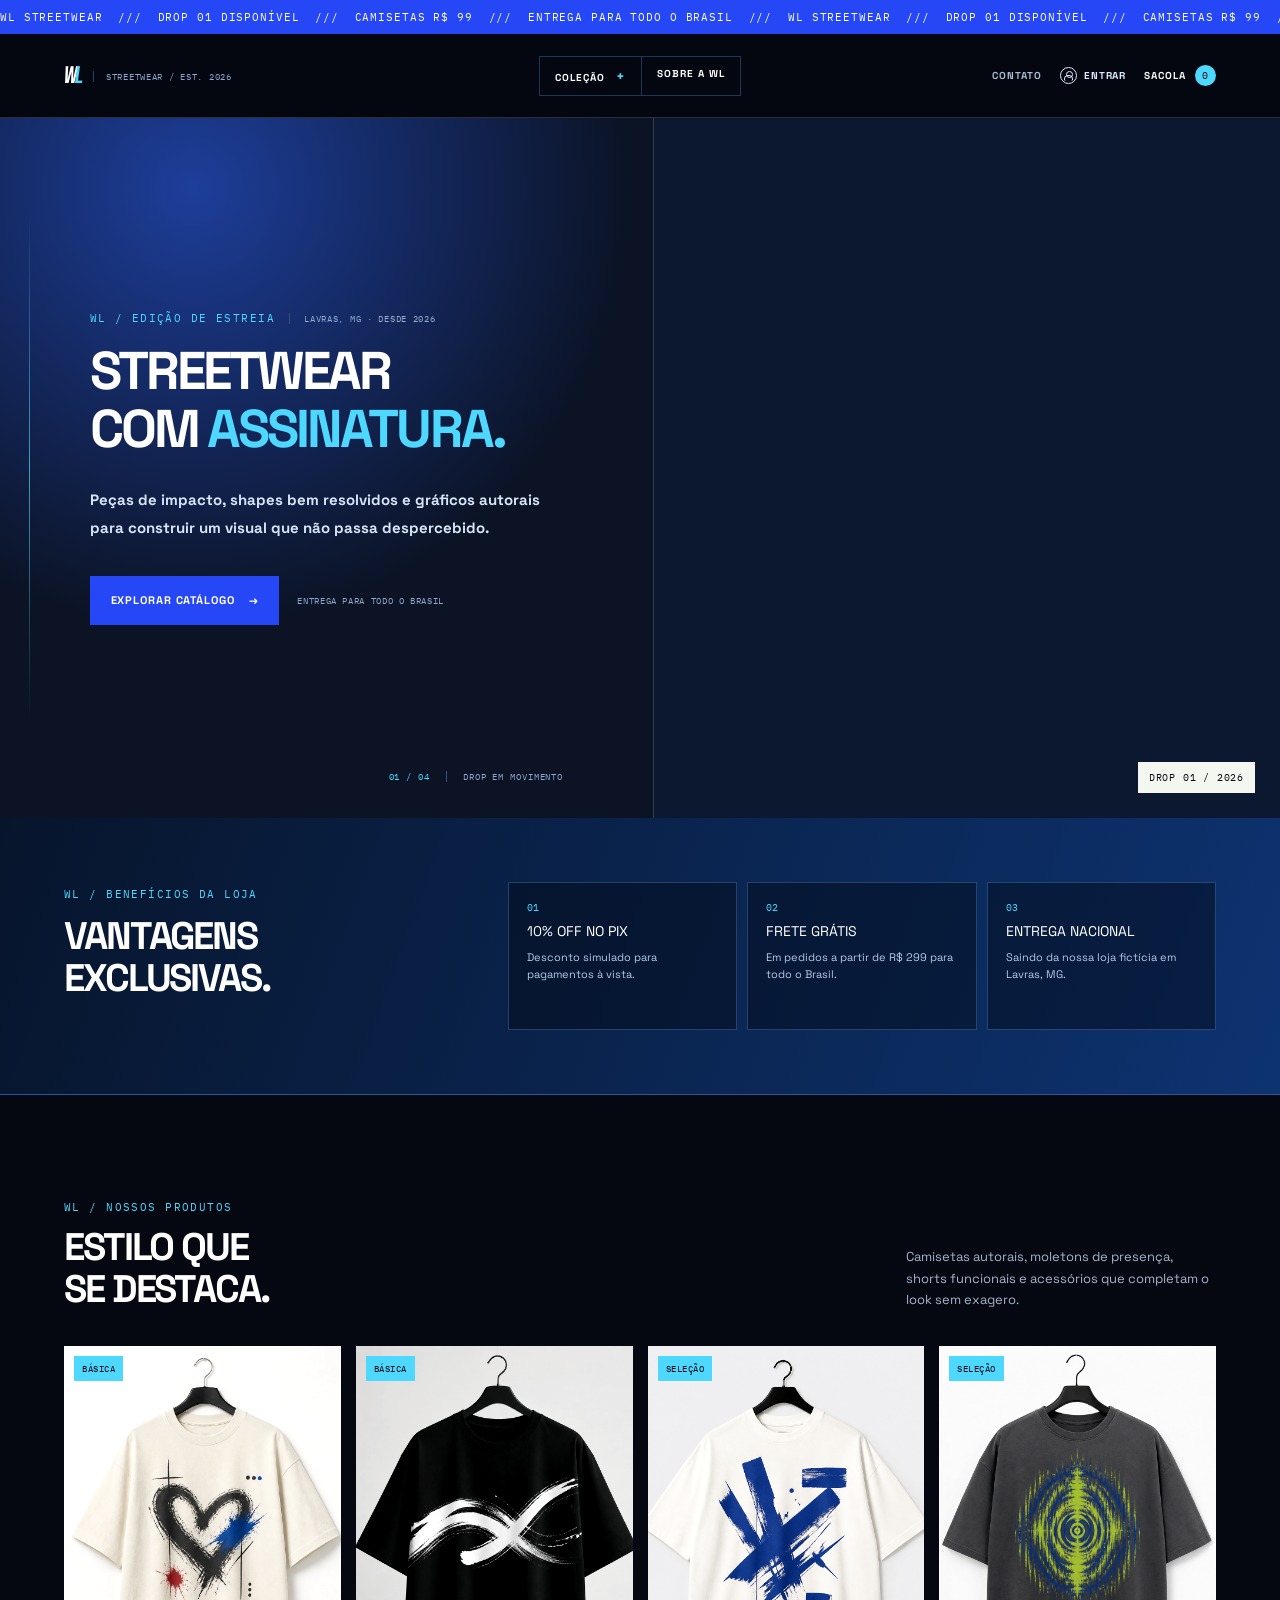
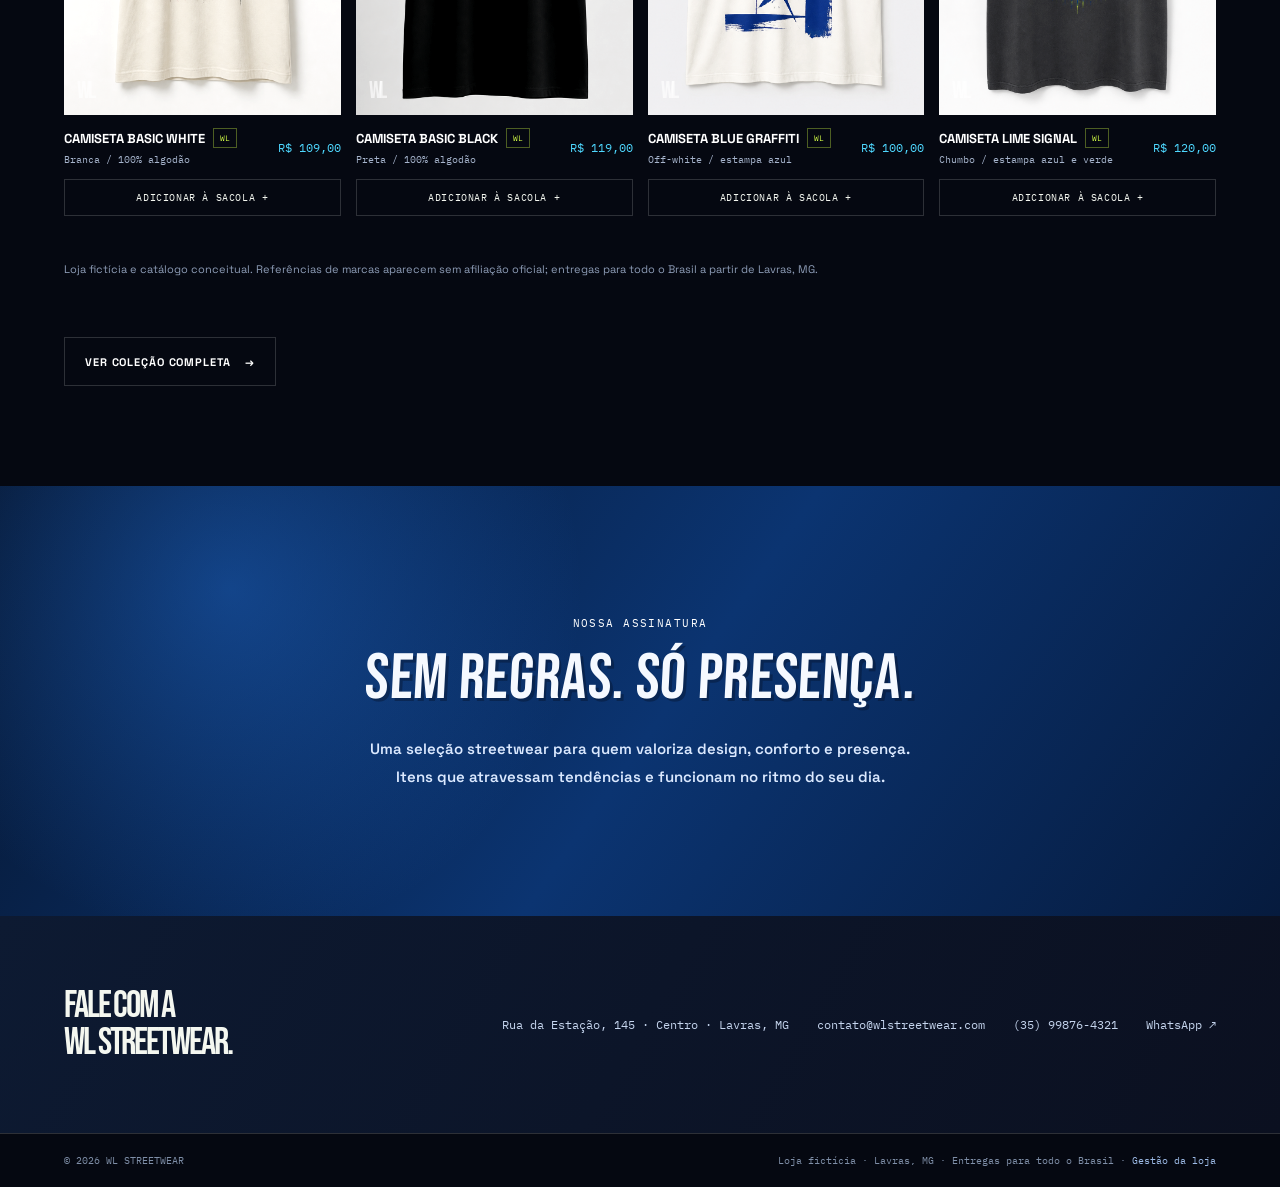
==== commit e7792547: "Prepara checkout Mercado Pago" ====
--- a/index.html
+++ b/index.html
@@ -36,6 +36,6 @@
 
   <section class="drawer" id="cartDrawer" aria-hidden="true"><div class="backdrop" data-close-cart></div><aside class="cart-panel" role="dialog" aria-modal="true" aria-label="Sua sacola"><div class="panel-heading"><h3>Sua sacola</h3><button class="icon-button" type="button" data-close-cart aria-label="Fechar sacola">×</button></div><div class="cart-items" data-cart-items><p class="empty-cart">Sua sacola está vazia.</p></div><div class="cart-total"><span>Total</span><strong data-cart-total>R$ 0,00</strong></div><button class="button" type="button" data-open-checkout>Ir para checkout <span>→</span></button></aside></section>
   <section class="checkout-modal" id="checkoutModal" aria-hidden="true"><div class="backdrop" data-close-checkout></div><div class="checkout-box" role="dialog" aria-modal="true" aria-label="Checkout"><div class="panel-heading"><h3>Checkout</h3><button class="icon-button" type="button" data-close-checkout aria-label="Fechar checkout">×</button></div><div class="checkout-summary" id="checkoutSummary">Seu pedido aparecerá aqui.</div><form id="checkoutForm"><div class="form-grid"><div class="field full"><label for="name">Nome completo</label><input id="name" required placeholder="Seu nome"></div><div class="field full"><label for="email">E-mail</label><input id="email" type="email" required placeholder="voce@email.com"></div><div class="field full"><label for="address">Endereço de entrega</label><input id="address" required placeholder="Rua, número e bairro"></div><div class="field"><label for="city">Cidade</label><input id="city" required placeholder="São Paulo"></div><div class="field"><label for="zip">CEP</label><input id="zip" required inputmode="numeric" placeholder="00000-000"></div></div><p class="payment-title">Forma de pagamento</p><div class="payment-options"><label class="payment-option"><input type="radio" name="payment" value="Pix" checked>PIX (simulado)</label><label class="payment-option"><input type="radio" name="payment" value="Cartão">Cartão (simulado)</label></div><div class="checkout-actions"><button class="button" type="submit">Pagar agora <span>→</span></button><button class="button outline" type="button" data-send-whatsapp>WhatsApp ↗</button></div><p class="checkout-note">Checkout de demonstração: nenhum pagamento é processado. O botão WhatsApp abre uma mensagem com seu pedido para o número fictício da loja.</p></form></div></section>
-  <script src="assets/shop.js?v=20260814b"></script>
+  <script src="assets/runtime-config.js"></script><script src="assets/shop.js?v=20260814c"></script>
 </body>
 </html>
